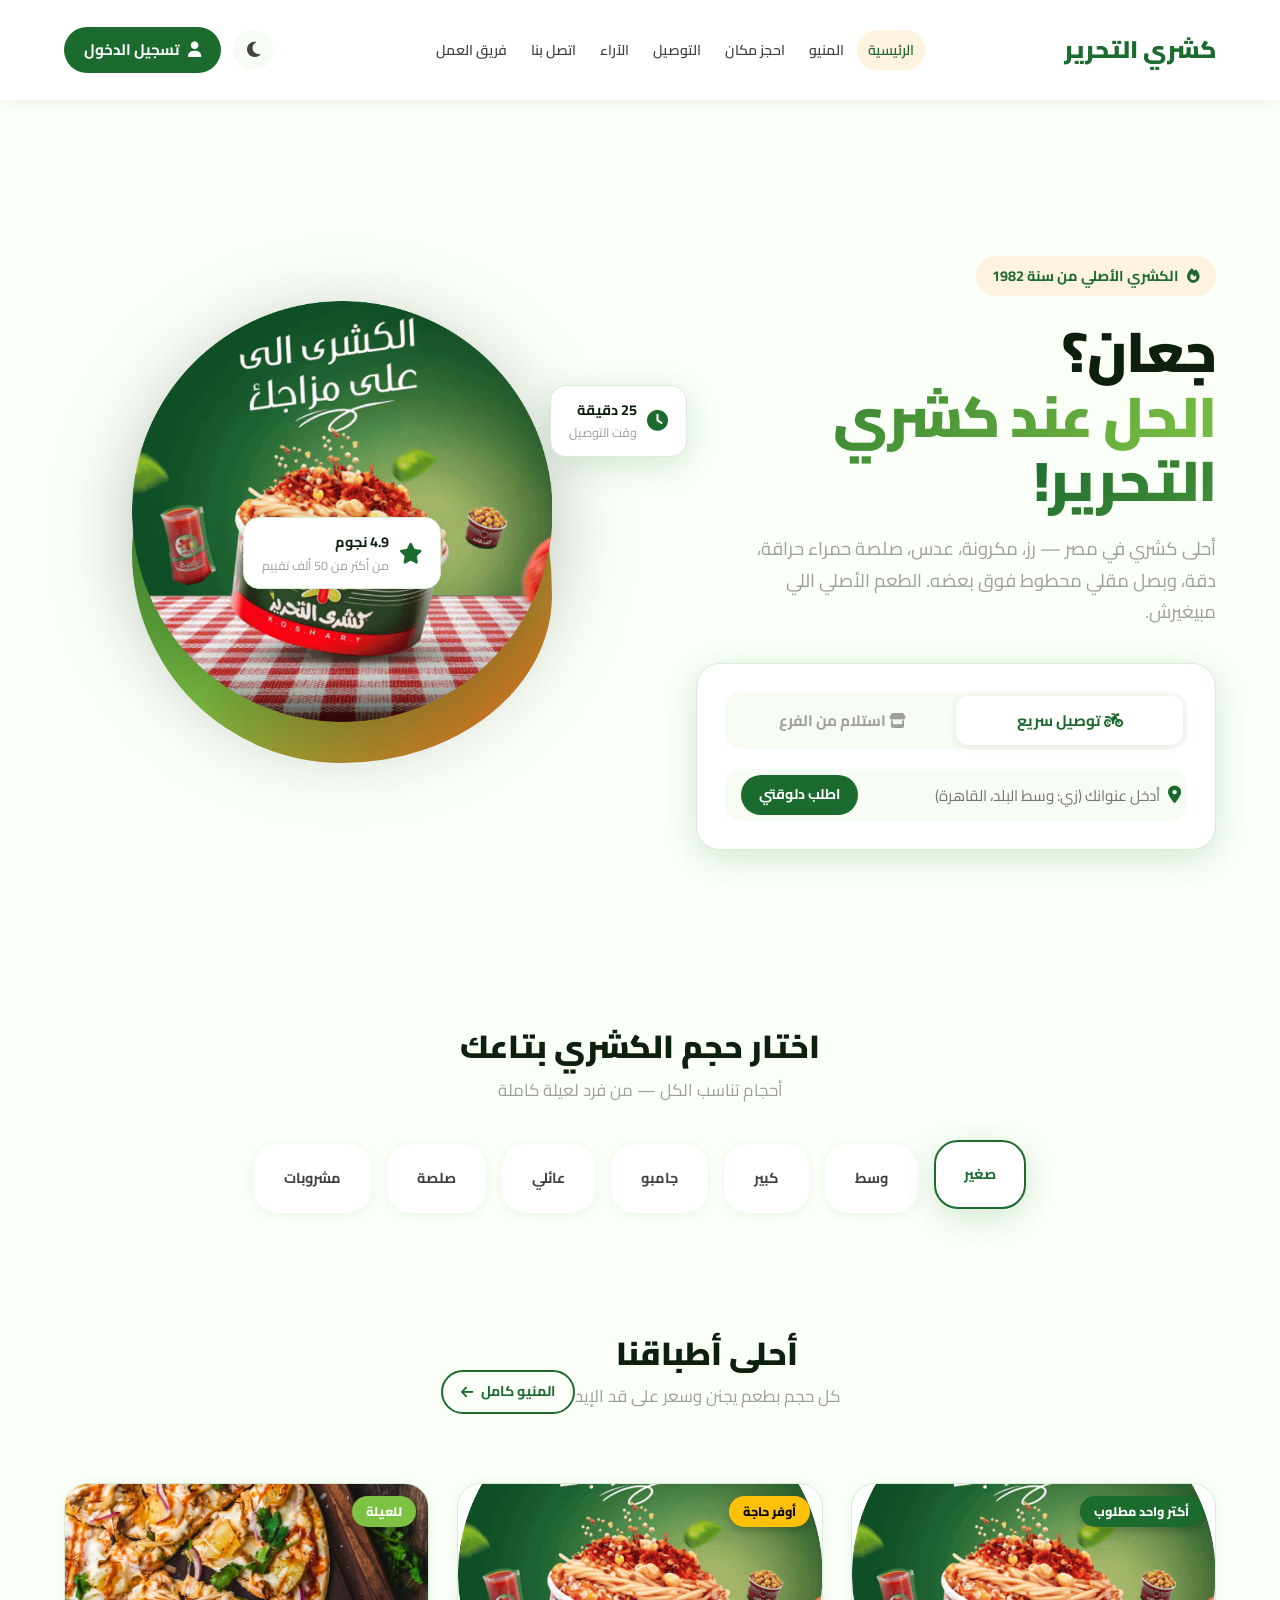
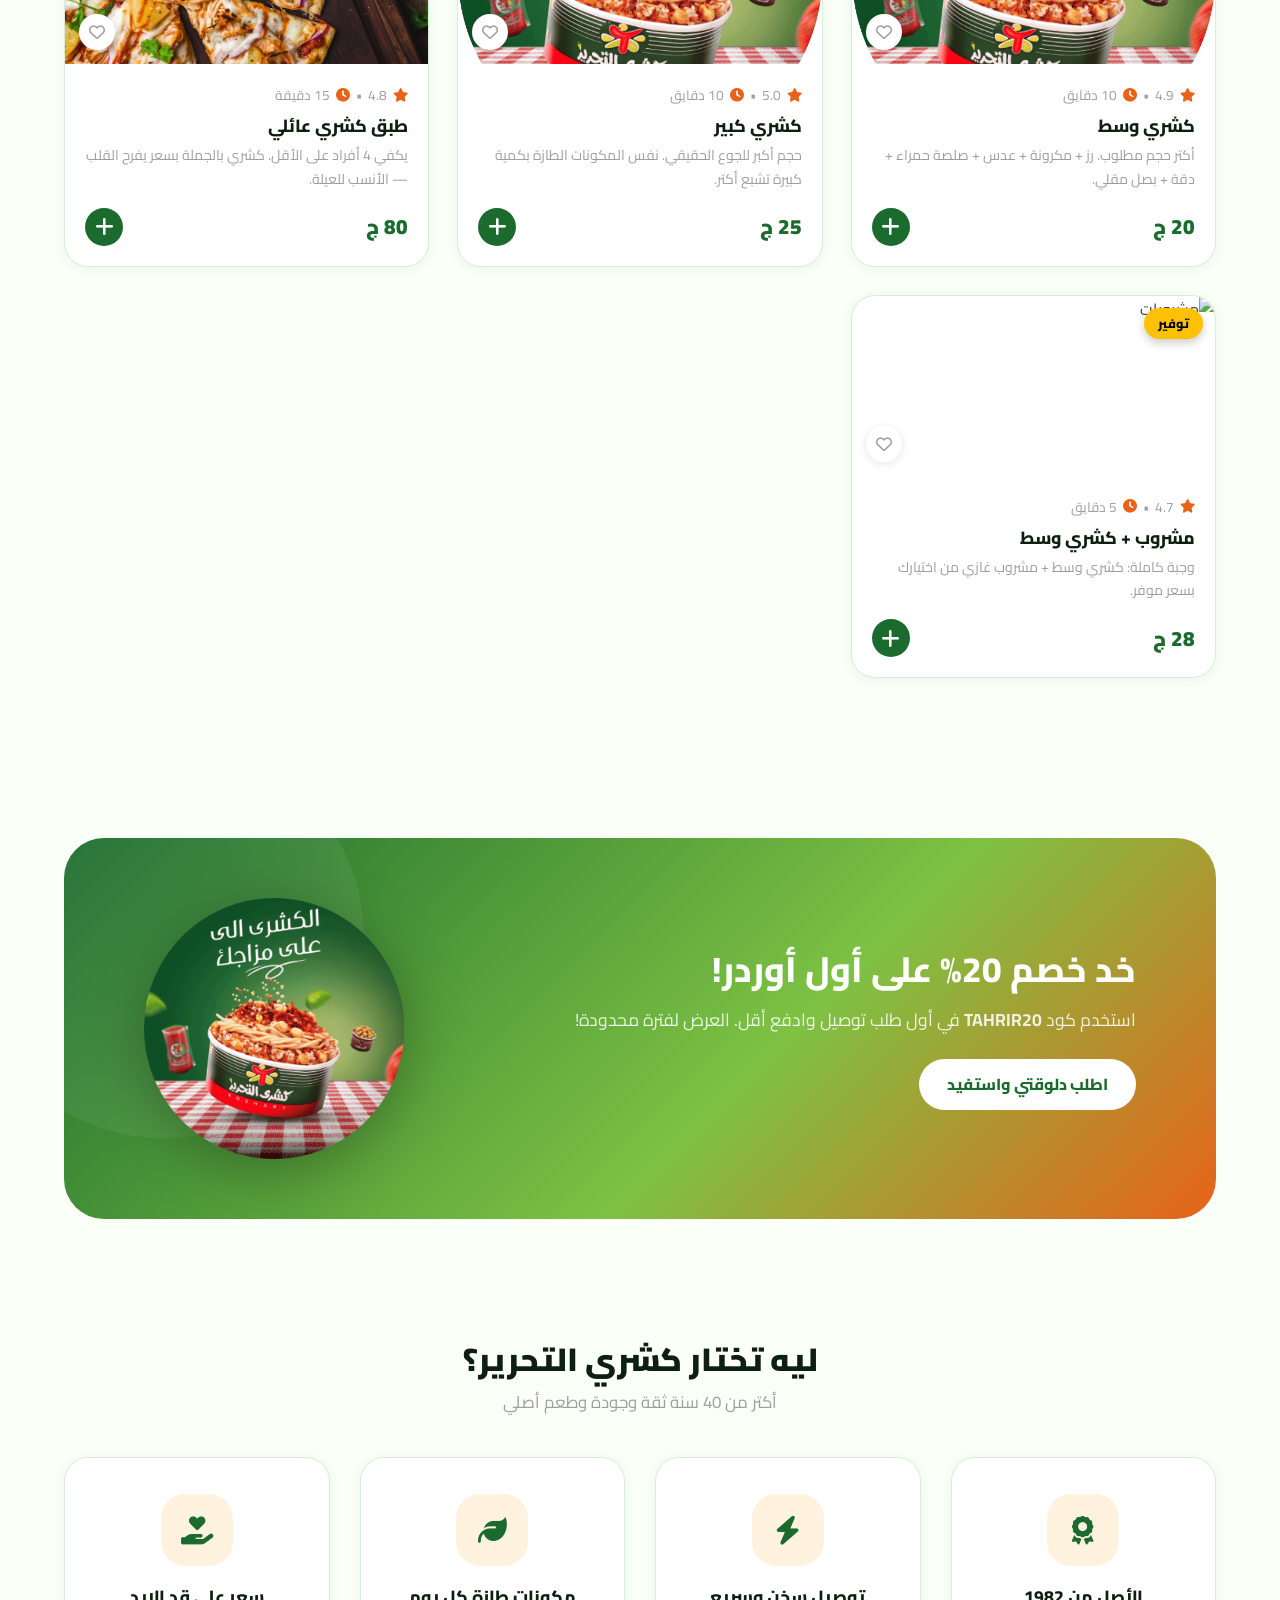
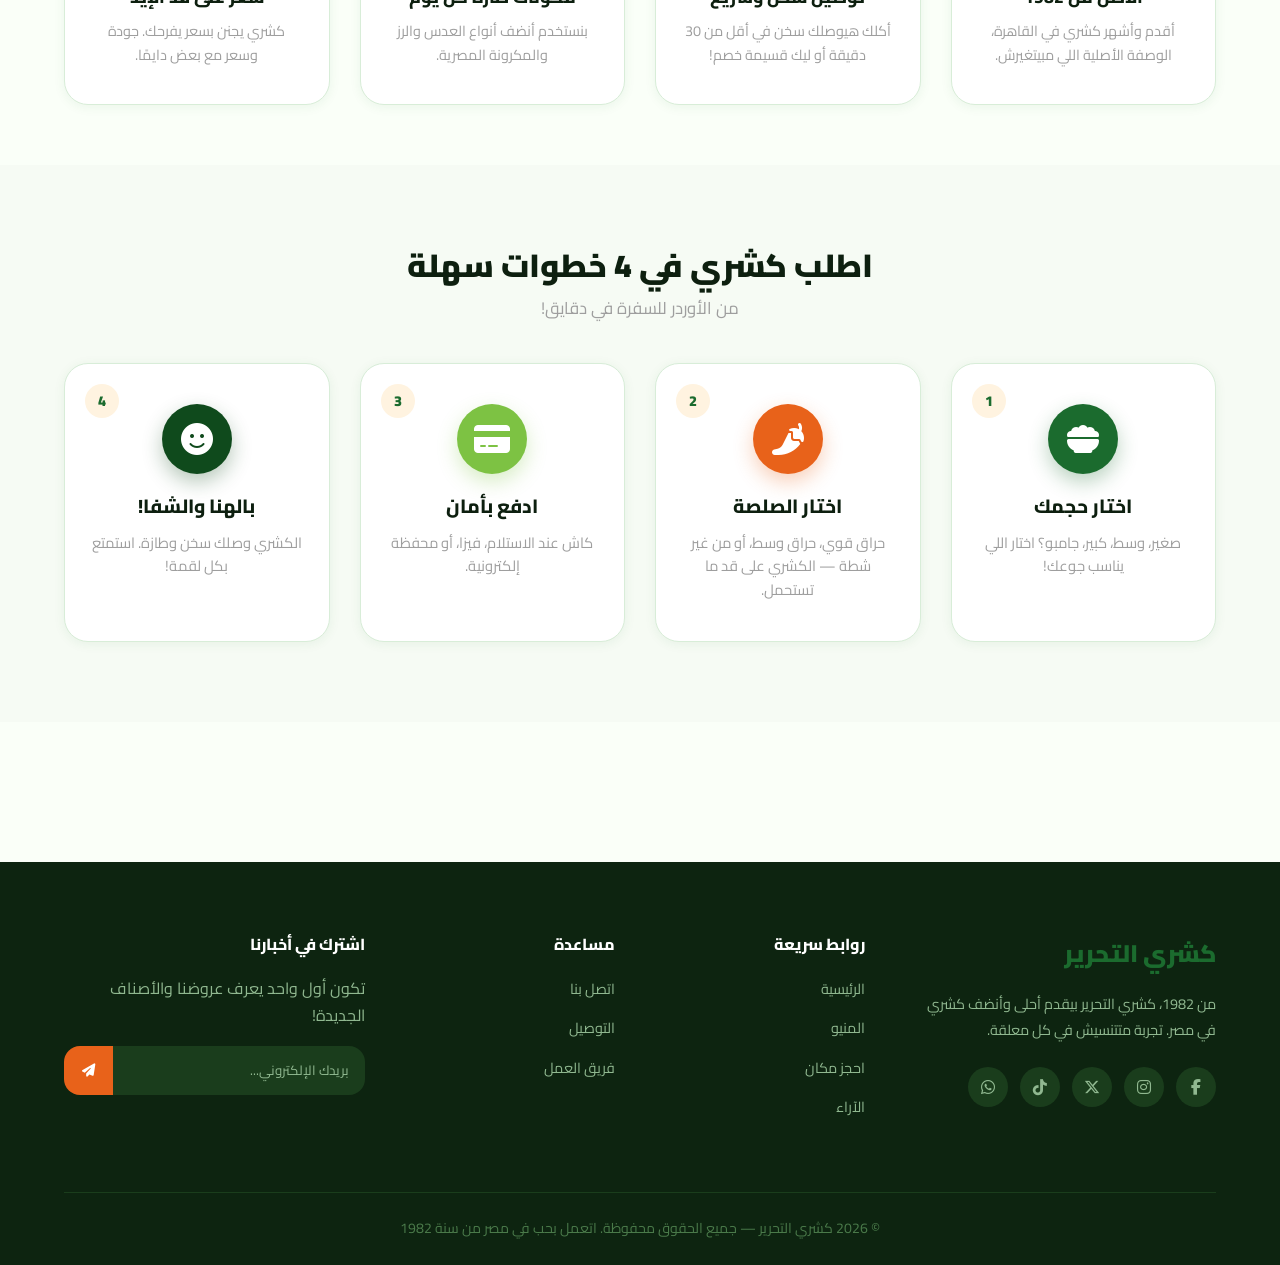
==== index.html @ e66d810e "Add files via upload" ====
<!DOCTYPE html>
<html lang="ar" dir="rtl">
<head>
  <meta charset="UTF-8"><meta name="viewport" content="width=device-width, initial-scale=1.0">
  <title>كشري التحرير | أحلى كشري في مصر</title>
  <link rel="stylesheet" href="https://cdnjs.cloudflare.com/ajax/libs/font-awesome/6.5.0/css/all.min.css"><link href="https://fonts.googleapis.com/css2?family=Cairo:wght@400;500;600;700;800;900&display=swap" rel="stylesheet"><link rel="stylesheet" href="css/style.css">

</head>
<body>
<header class="fw-header">
  <div class="container header-inner">
    <a href="index.html" class="logo">كشري التحرير</a>
    <nav class="desktop-nav"><ul>
      <li><a id="nav-index" href="index.html" class="active">الرئيسية</a></li><li><a id="nav-menu" href="menu.html">المنيو</a></li>
      <li><a id="nav-reservation" href="reservation.html">احجز مكان</a></li><li><a id="nav-delivery" href="delivery.html">التوصيل</a></li>
      <li><a id="nav-reviews" href="reviews.html">الآراء</a></li><li><a id="nav-contact" href="contact.html">اتصل بنا</a></li>
      <li><a id="nav-team" href="team.html">فريق العمل</a></li>
    </ul></nav>
    <div class="header-actions">
      <span id="userWelcome"></span>
      <button id="themeSwitchBtn" class="btn-theme" title="تبديل الثيم"><i class="fas fa-moon"></i></button>
      <a href="login.html" class="btn-login"><i class="fas fa-user"></i> تسجيل الدخول</a>
    </div>
  </div>
</header>
<main>

<div class="container">
  <section class="hero-section">
    <div class="hero-left">
      <div class="hero-badge"><i class="fas fa-fire"></i> الكشري الأصلي من سنة 1982</div>
      <h1 class="hero-title">جعان؟<br><span>الحل عند كشري التحرير!</span></h1>
      <p class="hero-desc">أحلى كشري في مصر — رز، مكرونة، عدس، صلصة حمراء حراقة، دقة، وبصل مقلي محطوط فوق بعضه. الطعم الأصلي اللي مبيغيرش.</p>
      <div class="search-card">
        <div class="search-tabs">
          <button class="search-tab active" onclick="switchTab(this)"><i class="fas fa-motorcycle"></i> توصيل سريع</button>
          <button class="search-tab" onclick="switchTab(this)"><i class="fas fa-store"></i> استلام من الفرع</button>
        </div>
        <div class="search-input-row">
          <i class="fas fa-map-marker-alt"></i>
          <input type="text" placeholder="أدخل عنوانك (زي: وسط البلد، القاهرة)">
          <a href="menu.html" class="btn btn-primary btn-sm">اطلب دلوقتي</a>
        </div>
      </div>
    </div>
    <div class="hero-right">
      <div class="hero-blob">
        <img src="img/koshary1.jpg" alt="طبق كشري يجنن">
      </div>
      <div class="hero-stat stat-1"><i class="fas fa-clock"></i><div><strong>25 دقيقة</strong><small>وقت التوصيل</small></div></div>
      <div class="hero-stat stat-2"><i class="fas fa-star"></i><div><strong>4.9 نجوم</strong><small>من أكتر من 50 ألف تقييم</small></div></div>
    </div>
  </section>
</div>

<section class="categories-section">
  <div class="container">
    <div>
      <h2 class="section-title">اختار حجم الكشري بتاعك</h2>
      <p class="section-subtitle">أحجام تناسب الكل — من فرد لعيلة كاملة</p>
    </div>
    <div class="category-pills">
      <div class="cat-pill active">صغير</div>
      <div class="cat-pill">وسط</div>
      <div class="cat-pill">كبير</div>
      <div class="cat-pill">جامبو</div>
      <div class="cat-pill">عائلي</div>
      <div class="cat-pill">صلصة</div>
      <div class="cat-pill">مشروبات</div>
    </div>
  </div>
</section>

<section class="food-section">
  <div class="container">
    <div class="section-header">
      <div><h2 class="section-title">أحلى أطباقنا</h2><p class="section-subtitle">كل حجم بطعم يجنن وسعر على قد الإيد</p></div>
      <a href="menu.html" class="btn btn-outline btn-sm">المنيو كامل <i class="fas fa-arrow-left"></i></a>
    </div>
    <div class="food-grid">

      <article class="food-card">
        <div class="food-card-img-wrap">
          <img src="img/koshary1.jpg" alt="كشري">
          <span class="food-card-badge">أكتر واحد مطلوب</span>
          <button class="food-card-fav"><i class="far fa-heart"></i></button>
        </div>
        <div class="food-card-body">
          <div class="food-card-meta"><i class="fas fa-star"></i>4.9<span>&bull;</span><i class="fas fa-clock"></i>10 دقايق</div>
          <h3 class="food-card-title">كشري وسط</h3>
          <p class="food-card-desc">أكتر حجم مطلوب. رز + مكرونة + عدس + صلصة حمراء + دقة + بصل مقلي.</p>
          <div class="food-card-footer"><span class="food-price">20 ج</span><button class="btn-add" onclick="alert('تم إضافة كشري وسط!')"><i class="fas fa-plus"></i></button></div>
        </div>
      </article>

      <article class="food-card">
        <div class="food-card-img-wrap">
          <img src="img/koshary1.jpg" alt="كشري كبير">
          <span class="food-card-badge badge-gold">أوفر حاجة</span>
          <button class="food-card-fav"><i class="far fa-heart"></i></button>
        </div>
        <div class="food-card-body">
          <div class="food-card-meta"><i class="fas fa-star"></i>5.0<span>&bull;</span><i class="fas fa-clock"></i>10 دقايق</div>
          <h3 class="food-card-title">كشري كبير</h3>
          <p class="food-card-desc">حجم أكبر للجوع الحقيقي. نفس المكونات الطازة بكمية كبيرة تشبع أكتر.</p>
          <div class="food-card-footer"><span class="food-price">25 ج</span><button class="btn-add" onclick="alert('تم إضافة كشري كبير!')"><i class="fas fa-plus"></i></button></div>
        </div>
      </article>

      <article class="food-card">
        <div class="food-card-img-wrap">
          <img src="img/koshary3.jpg" alt="طبق عائلي">
          <span class="food-card-badge badge-green">للعيلة</span>
          <button class="food-card-fav"><i class="far fa-heart"></i></button>
        </div>
        <div class="food-card-body">
          <div class="food-card-meta"><i class="fas fa-star"></i>4.8<span>&bull;</span><i class="fas fa-clock"></i>15 دقيقة</div>
          <h3 class="food-card-title">طبق كشري عائلي</h3>
          <p class="food-card-desc">يكفي 4 أفراد على الأقل. كشري بالجملة بسعر يفرح القلب — الأنسب للعيلة.</p>
          <div class="food-card-footer"><span class="food-price">80 ج</span><button class="btn-add" onclick="alert('تم إضافة الطبق العائلي!')"><i class="fas fa-plus"></i></button></div>
        </div>
      </article>

      <article class="food-card">
        <div class="food-card-img-wrap">
          <img src="https://images.unsplash.com/photo-1512621776951-a57141f2eefd?w=500&auto=format&fit=crop" alt="مشروبات">
          <span class="food-card-badge badge-gold">توفير</span>
          <button class="food-card-fav"><i class="far fa-heart"></i></button>
        </div>
        <div class="food-card-body">
          <div class="food-card-meta"><i class="fas fa-star"></i>4.7<span>&bull;</span><i class="fas fa-clock"></i>5 دقايق</div>
          <h3 class="food-card-title">مشروب + كشري وسط</h3>
          <p class="food-card-desc">وجبة كاملة: كشري وسط + مشروب غازي من اختيارك بسعر موفر.</p>
          <div class="food-card-footer"><span class="food-price">28 ج</span><button class="btn-add" onclick="alert('تم إضافة العرض!')"><i class="fas fa-plus"></i></button></div>
        </div>
      </article>

    </div>
  </div>
</section>

<div class="container">
  <div class="promo-banner">
    <div class="promo-content">
      <h2>خد خصم 20% على أول أوردر!</h2>
      <p>استخدم كود <strong>TAHRIR20</strong> في أول طلب توصيل وادفع أقل. العرض لفترة محدودة!</p>
      <a href="menu.html" class="btn btn-white">اطلب دلوقتي واستفيد</a>
    </div>
    <div class="promo-image"><img src="img/koshary1.jpg" alt="عرض كشري"></div>
  </div>
</div>

<section class="features-section">
  <div class="container">
    <div>
      <h2 class="section-title">ليه تختار كشري التحرير؟</h2>
      <p class="section-subtitle">أكتر من 40 سنة ثقة وجودة وطعم أصلي</p>
    </div>
    <div class="features-grid">
      <div class="feature-card"><div class="feature-icon"><i class="fas fa-award"></i></div><h3>الأصل من 1982</h3><p>أقدم وأشهر كشري في القاهرة، الوصفة الأصلية اللي مبيتغيرش.</p></div>
      <div class="feature-card"><div class="feature-icon"><i class="fas fa-bolt"></i></div><h3>توصيل سخن وسريع</h3><p>أكلك هيوصلك سخن في أقل من 30 دقيقة أو ليك قسيمة خصم!</p></div>
      <div class="feature-card"><div class="feature-icon"><i class="fas fa-leaf"></i></div><h3>مكونات طازة كل يوم</h3><p>بنستخدم أنضف أنواع العدس والرز والمكرونة المصرية.</p></div>
      <div class="feature-card"><div class="feature-icon"><i class="fas fa-hand-holding-heart"></i></div><h3>سعر على قد الإيد</h3><p>كشري يجنن بسعر يفرحك. جودة وسعر مع بعض دايمًا.</p></div>
    </div>
  </div>
</section>

<section class="steps-section">
  <div class="container">
    <div>
      <h2 class="section-title">اطلب كشري في 4 خطوات سهلة</h2>
      <p class="section-subtitle">من الأوردر للسفرة في دقايق!</p>
    </div>
    <div class="steps-grid">
      <div class="step-card">
        <div class="step-icon icon-primary"><i class="fas fa-bowl-food"></i></div>
        <div class="step-badge">1</div>
        <h3>اختار حجمك</h3>
        <p>صغير، وسط، كبير، جامبو؟ اختار اللي يناسب جوعك!</p>
      </div>
      <div class="step-card">
        <div class="step-icon icon-secondary"><i class="fas fa-pepper-hot"></i></div>
        <div class="step-badge">2</div>
        <h3>اختار الصلصة</h3>
        <p>حراق قوي، حراق وسط، أو من غير شطة — الكشري على قد ما تستحمل.</p>
      </div>
      <div class="step-card">
        <div class="step-icon icon-accent"><i class="fas fa-credit-card"></i></div>
        <div class="step-badge">3</div>
        <h3>ادفع بأمان</h3>
        <p>كاش عند الاستلام، فيزا، أو محفظة إلكترونية.</p>
      </div>
      <div class="step-card">
        <div class="step-icon icon-dark"><i class="fas fa-smile"></i></div>
        <div class="step-badge">4</div>
        <h3>بالهنا والشفا!</h3>
        <p>الكشري وصلك سخن وطازة. استمتع بكل لقمة!</p>
      </div>
    </div>
  </div>
</section>

</main>
<footer class="fw-footer">
  <div class="container">
    <div class="footer-grid">
      <div>
        <div class="footer-logo"><a href="index.html" class="logo">كشري التحرير</a></div>
        <p class="footer-desc">من 1982، كشري التحرير بيقدم أحلى وأنضف كشري في مصر. تجربة متتنسيش في كل معلقة.</p>
        <div class="footer-social">
          <a href="https://facebook.com"  target="_blank" title="Facebook"><i class="fab fa-facebook-f"></i></a>
          <a href="https://instagram.com" target="_blank" title="Instagram"><i class="fab fa-instagram"></i></a>
          <a href="https://twitter.com"   target="_blank" title="X"><i class="fab fa-x-twitter"></i></a>
          <a href="https://tiktok.com"    target="_blank" title="TikTok"><i class="fab fa-tiktok"></i></a>
          <a href="https://wa.me/"        target="_blank" title="WhatsApp"><i class="fab fa-whatsapp"></i></a>
        </div>
      </div>
      <div class="footer-col"><h4>روابط سريعة</h4><ul>
        <li><a href="index.html" class="active">الرئيسية</a></li>
        <li><a href="menu.html">المنيو</a></li>
        <li><a href="reservation.html">احجز مكان</a></li>
        <li><a href="reviews.html">الآراء</a></li>
      </ul></div>
      <div class="footer-col"><h4>مساعدة</h4><ul>
        <li><a href="contact.html">اتصل بنا</a></li>
        <li><a href="delivery.html">التوصيل</a></li>
        <li><a href="team.html">فريق العمل</a></li>
      </ul></div>
      <div class="footer-col"><h4>اشترك في أخبارنا</h4>
        <p>تكون أول واحد يعرف عروضنا والأصناف الجديدة!</p>
        <div class="newsletter-input-row">
          <input type="email" placeholder="بريدك الإلكتروني...">
          <button><i class="fas fa-paper-plane"></i></button>
        </div>
      </div>
    </div>
  </div>
  <div class="footer-bottom">
    <p>&copy; 2026 كشري التحرير — جميع الحقوق محفوظة. اتعمل بحب في مصر من سنة 1982</p>
  </div>
</footer>
<script src="js/main.js"></script><script>
function switchTab(btn){document.querySelectorAll('.search-tab').forEach(b=>b.classList.remove('active'));btn.classList.add('active');}
document.querySelectorAll('.cat-pill').forEach(p=>p.addEventListener('click',function(){document.querySelectorAll('.cat-pill').forEach(x=>x.classList.remove('active'));this.classList.add('active');}));
</script>
</body>
</html>
---- css/style.css ----
/* ==========================================
   كشري التحرير — Complete Stylesheet
   Colors: Official Koshary El Tahrir Brand
   Primary: Deep Green #1B6B2E (logo bg)
   Secondary: Orange #E8621A (logo figure)
   Accent: Light Green #7DC243 (logo leaves)
   ========================================== */

@import url('https://fonts.googleapis.com/css2?family=Cairo:wght@400;500;600;700;800;900&display=swap');

/* ---- Light Theme ---- */
:root {
  --primary:       #1B6B2E;
  --primary-dark:  #0F4A1C;
  --primary-light: #FFF3E0;
  --secondary:     #E8621A;
  --secondary-dark:#C04E10;
  --accent:        #7DC243;
  --accent-light:  #F1F8E9;
  --dark:          #0D1F0F;
  --grey-900:      #212121;
  --grey-700:      #424242;
  --grey-500:      #9E9E9E;
  --grey-200:      #EEEEEE;
  --grey-100:      #F6FBF4;
  --white:         #FFFFFF;
  --bg:            #FAFFF8;
  --card-bg:       #FFFFFF;
  --border:        #D8EDD8;
  --shadow-card:   0 2px 12px rgba(27,107,46,0.07);
  --shadow-hover:  0 8px 32px rgba(27,107,46,0.16);
  --shadow-nav:    0 2px 16px rgba(0,0,0,0.06);
  --r-sm:   8px;
  --r-md:   16px;
  --r-lg:   24px;
  --r-xl:   40px;
  --r-full: 999px;
  --transition: 0.25s cubic-bezier(.4,0,.2,1);
  --font: 'Cairo', sans-serif;
}

/* ---- Dark Theme ---- */
[data-theme="dark"] {
  --primary:       #7DC243;
  --primary-dark:  #558B2F;
  --primary-light: #1B3D1F;
  --secondary:     #FF9100;
  --secondary-dark:#E65100;
  --accent:        #C5E1A5;
  --accent-light:  #0F2010;
  --dark:          #FFFFFF;
  --grey-900:      #F5F5F5;
  --grey-700:      #D8F0DA;
  --grey-500:      #90B890;
  --grey-200:      #2A522C;
  --grey-100:      #122912;
  --white:         #0A1A0B;
  --bg:            #061107;
  --card-bg:       #0A1A0B;
  --border:        #1A3D1C;
  --shadow-card:   0 2px 12px rgba(0,0,0,0.55);
  --shadow-hover:  0 8px 32px rgba(0,0,0,0.75);
  --shadow-nav:    0 2px 16px rgba(0,0,0,0.65);
}

/* ---- Base ---- */
*, *::before, *::after { box-sizing: border-box; margin: 0; padding: 0; }
html { scroll-behavior: smooth; }
body {
  font-family: var(--font);
  background-color: var(--bg);
  color: var(--grey-700);
  line-height: 1.7;
  transition: background-color var(--transition), color var(--transition);
  padding-top: 100px;
}
h1,h2,h3,h4,h5 { font-family: var(--font); color: var(--dark); font-weight: 800; line-height: 1.3; }
a { text-decoration: none; color: inherit; }
img { max-width: 100%; display: block; }
ul { list-style: none; }
button { font-family: var(--font); cursor: pointer; }

/* ---- Container ---- */
.container { max-width: 1200px; margin: 0 auto; padding: 0 24px; }

/* ---- Section Titles ---- */
.section-title   { font-size: 2rem; font-weight: 900; color: var(--dark); margin-bottom: 8px; }
.section-subtitle{ color: var(--grey-500); font-size: 1.05rem; margin-bottom: 40px; }

/* ==================================================
   HEADER
================================================== */
.fw-header {
  position: fixed; top: 0; left: 0; right: 0;
  height: 100px;
  background: var(--card-bg);
  box-shadow: var(--shadow-nav);
  z-index: 1000;
  transition: background var(--transition);
}
.header-inner { display: flex; align-items: center; justify-content: space-between; height: 100%; gap: 20px; }

/* Logo */
.logo {
  font-size: 1.5rem; font-weight: 900; color: var(--primary);
  display: flex; align-items: center; gap: 8px; flex-shrink: 0;
  text-decoration: none;
}
.logo img {
  height: 85px !important;
  object-fit: contain !important;
}
.logo .logo-wave { color: var(--secondary); }

/* Nav */
.desktop-nav ul { display: flex; gap: 2px; align-items: center; flex-wrap: nowrap; }
.desktop-nav a {
  padding: 7px 11px; border-radius: var(--r-full);
  font-weight: 600; font-size: 0.88rem; color: var(--grey-700);
  white-space: nowrap; transition: all var(--transition);
}
.desktop-nav a:hover, .desktop-nav a.active { background: var(--primary-light); color: var(--primary); }

/* Header Actions */
.header-actions { display: flex; align-items: center; gap: 12px; flex-shrink: 0; }
#userWelcome { font-weight: 700; color: var(--primary); font-size: 0.9rem; }
.btn-theme {
  width: 40px; height: 40px; border-radius: 50%;
  background: var(--grey-100); border: none; color: var(--grey-700); font-size: 1.1rem;
  display: flex; align-items: center; justify-content: center; transition: all var(--transition);
}
.btn-theme:hover { background: var(--primary-light); color: var(--primary); }
.btn-login {
  display: flex; align-items: center; gap: 8px; padding: 10px 20px;
  border-radius: var(--r-full); background: var(--primary); color: white;
  font-weight: 700; font-size: 0.95rem; border: none; transition: all var(--transition);
}
.btn-login:hover { background: var(--primary-dark); transform: translateY(-1px); }

/* ==================================================
   BUTTONS
================================================== */
.btn {
  display: inline-flex; align-items: center; justify-content: center; gap: 8px;
  padding: 12px 28px; border-radius: var(--r-full);
  font-weight: 700; font-size: 1rem; font-family: var(--font);
  border: none; cursor: pointer; transition: all var(--transition); text-decoration: none;
}
.btn-primary { background: var(--primary); color: white; }
.btn-primary:hover { background: var(--primary-dark); transform: translateY(-2px); box-shadow: 0 6px 20px rgba(27,107,46,.35); }
.btn-secondary { background: var(--secondary); color: white; }
.btn-secondary:hover { background: var(--secondary-dark); transform: translateY(-2px); box-shadow: 0 6px 20px rgba(232,98,26,.35); }
.btn-outline { background: transparent; color: var(--primary); border: 2px solid var(--primary); }
.btn-outline:hover { background: var(--primary); color: white; }
.btn-white { background: white; color: var(--primary); font-weight: 800; }
.btn-white:hover { background: var(--primary-light); }
.btn-block { width: 100%; }
.btn-sm { padding: 8px 18px; font-size: 0.88rem; }

/* ==================================================
   HERO SECTION
================================================== */
.hero-section {
  display: flex; align-items: center; gap: 60px;
  padding: 60px 0 80px; min-height: calc(100vh - 74px);
}
.hero-left { flex: 1; }
.hero-badge {
  display: inline-flex; align-items: center; gap: 8px;
  background: var(--primary-light); color: var(--primary);
  padding: 8px 16px; border-radius: var(--r-full);
  font-weight: 700; font-size: 0.9rem; margin-bottom: 24px;
}
.hero-title { font-size: 3.8rem; font-weight: 900; color: var(--dark); line-height: 1.15; margin-bottom: 20px; }
.hero-title span { color: var(--primary); }
.hero-desc { font-size: 1.15rem; color: var(--grey-500); margin-bottom: 36px; max-width: 480px; }

/* Search Card */
.search-card {
  background: var(--card-bg); border-radius: var(--r-lg); padding: 28px;
  box-shadow: var(--shadow-hover); border: 1px solid var(--border); max-width: 520px;
}
.search-tabs {
  display: flex; background: var(--grey-100); border-radius: var(--r-md); padding: 4px; margin-bottom: 20px;
}
.search-tab {
  flex: 1; padding: 10px; border: none; background: transparent;
  font-weight: 700; font-size: 0.95rem; color: var(--grey-500); border-radius: 12px; transition: all var(--transition);
}
.search-tab.active { background: white; color: var(--primary); box-shadow: 0 2px 8px rgba(0,0,0,0.08); }
.search-input-row {
  display: flex; align-items: center; background: var(--grey-100);
  border-radius: var(--r-md); padding: 6px 6px 6px 16px; gap: 8px;
}
.search-input-row i { color: var(--primary); font-size: 1.1rem; flex-shrink: 0; }
.search-input-row input { flex: 1; border: none; background: transparent; outline: none; font-family: var(--font); font-size: 0.95rem; color: var(--dark); }

/* Hero Right — Animated Blob */
.hero-right { flex: 1; position: relative; display: flex; justify-content: center; align-items: center; }
.hero-blob {
  width: 420px; height: 420px;
  background: linear-gradient(135deg, var(--primary) 0%, var(--accent) 50%, var(--secondary) 100%);
  border-radius: 60% 40% 50% 50% / 50% 60% 40% 50%;
  position: relative; animation: blobAnim 6s ease-in-out infinite;
  display: flex; align-items: center; justify-content: center;
}
@keyframes blobAnim {
  0%,100% { border-radius: 60% 40% 50% 50% / 50% 60% 40% 50%; }
  50%      { border-radius: 40% 60% 60% 40% / 60% 30% 70% 40%; }
}
.hero-blob img {
  width: 120%; position: absolute; top: -10%; left: 50%;
  transform: translateX(-50%);
  filter: drop-shadow(0 20px 40px rgba(0,0,0,0.25));
  animation: floatAnim 3s ease-in-out infinite;
}
@keyframes floatAnim {
  0%,100% { transform: translateX(-50%) translateY(0); }
  50%     { transform: translateX(-50%) translateY(-16px); }
}
.hero-stat {
  position: absolute; background: var(--card-bg); border-radius: var(--r-md);
  padding: 12px 18px; box-shadow: var(--shadow-hover); border: 1px solid var(--border);
  font-weight: 700; font-size: 0.9rem; color: var(--dark);
  display: flex; align-items: center; gap: 10px;
  animation: floatAnim 3s ease-in-out infinite;
}
.hero-stat i { color: var(--primary); font-size: 1.3rem; }
.hero-stat.stat-1 { top: 10%; right: -12%; animation-delay: 0s; }
.hero-stat small { display: block; font-weight: 400; color: var(--grey-500); font-size: 0.78rem; }

/* ---- Home Hero Refinement ---- */
.hero-section {
  display: flex; align-items: center; gap: 40px;
  padding: 80px 0; min-height: calc(100vh - 74px);
}
.hero-title { font-size: 3.5rem; letter-spacing: -1px; }
.hero-title span { background: linear-gradient(135deg, var(--primary), var(--accent)); -webkit-background-clip: text; -webkit-text-fill-color: transparent; }

/* ---- Steps Section (Modern) ---- */
.steps-section { padding: 80px 0; background: var(--grey-100); }
.steps-grid { display: grid; grid-template-columns: repeat(auto-fit, minmax(240px, 1fr)); gap: 30px; }
.step-card {
  text-align: center; padding: 40px 24px; background: var(--card-bg); 
  border-radius: var(--r-lg); box-shadow: var(--shadow-card); 
  border: 1px solid var(--border); position: relative; transition: all var(--transition);
}
.step-card:hover { transform: translateY(-8px); box-shadow: var(--shadow-hover); border-color: var(--primary); }
.step-icon {
  width: 70px; height: 70px; border-radius: 50%; display: flex; align-items: center; 
  justify-content: center; font-size: 2rem; margin: 0 auto 20px; color: white;
}
.step-badge {
  position: absolute; top: 20px; left: 20px; width: 34px; height: 34px;
  background: var(--primary-light); color: var(--primary); border-radius: 50%;
  display: flex; align-items: center; justify-content: center; font-weight: 900; font-size: 0.9rem;
}
.step-card h3 { font-size: 1.2rem; margin-bottom: 12px; color: var(--dark); }
.step-card p { color: var(--grey-500); font-size: 0.92rem; line-height: 1.6; }

/* Icon Colors */
.icon-primary { background: var(--primary); box-shadow: 0 8px 20px rgba(27,107,46,0.3); }
.icon-secondary { background: var(--secondary); box-shadow: 0 8px 20px rgba(232,98,26,0.3); }
.icon-accent { background: var(--accent); box-shadow: 0 8px 20px rgba(125,194,67,0.3); }
.icon-dark { background: var(--primary-dark); box-shadow: 0 8px 20px rgba(15,74,28,0.3); }

/* ==================================================
   CATEGORIES
================================================== */
.categories-section { padding: 60px 0; }
.category-pills { display: flex; gap: 16px; flex-wrap: wrap; justify-content: center; margin-top: 40px; }
.cat-pill {
  display: flex; flex-direction: column; align-items: center; gap: 10px;
  padding: 20px 28px; background: var(--card-bg); border-radius: var(--r-lg);
  box-shadow: var(--shadow-card); cursor: pointer; border: 2px solid transparent;
  transition: all var(--transition); font-weight: 700; font-size: 0.9rem; color: var(--grey-700);
}
.cat-pill:hover, .cat-pill.active { border-color: var(--primary); color: var(--primary); transform: translateY(-4px); box-shadow: var(--shadow-hover); }
.cat-pill .cat-icon {
  width: 60px; height: 60px; background: var(--primary-light); border-radius: 50%;
  display: flex; align-items: center; justify-content: center; font-size: 1.8rem; transition: all var(--transition);
}
.cat-pill:hover .cat-icon, .cat-pill.active .cat-icon { background: var(--primary); }

/* ==================================================
   FOOD CARDS
================================================== */
.food-section { padding: 60px 0; }
.section-header { display: flex; justify-content: space-between; align-items: flex-end; margin-bottom: 40px; }
.food-grid { display: grid; grid-template-columns: repeat(auto-fill, minmax(280px, 1fr)); gap: 28px; }
.food-card {
  background: var(--card-bg); border-radius: var(--r-lg); overflow: hidden;
  box-shadow: var(--shadow-card); border: 1px solid var(--border); transition: all var(--transition);
}
.food-card:hover { transform: translateY(-8px); box-shadow: var(--shadow-hover); border-color: var(--primary); }
.food-card-img-wrap { position: relative; overflow: hidden; height: 180px; }
.food-card-img-wrap img { width: 100%; height: 100%; object-fit: cover; transition: transform 0.6s ease; }
.food-card:hover .food-card-img-wrap img { transform: scale(1.12); }
.food-card-badge {
  position: absolute; top: 12px; right: 12px;
  background: var(--primary); color: white;
  padding: 5px 14px; border-radius: var(--r-full); font-size: 0.78rem; font-weight: 800;
  box-shadow: 0 4px 10px rgba(0,0,0,0.2); z-index: 2;
}
.food-card-badge.badge-spicy { background: #d32f2f; color: white; }
.food-card-badge.badge-green { background: var(--accent); color: white; }
.food-card-badge.badge-gold  { background: #FFC107; color: #000; }
.food-card-fav {
  position: absolute; bottom: 14px; left: 14px;
  width: 36px; height: 36px; background: white; border-radius: 50%; border: none;
  display: flex; align-items: center; justify-content: center; color: var(--grey-500);
  font-size: 1rem; cursor: pointer; transition: all var(--transition);
  box-shadow: 0 2px 8px rgba(0,0,0,0.1);
}
.food-card-fav:hover { color: var(--primary); transform: scale(1.1); }
.food-card-body { padding: 20px; }
.food-card-meta { display: flex; align-items: center; gap: 6px; color: var(--grey-500); font-size: 0.85rem; margin-bottom: 8px; }
.food-card-meta i { color: var(--secondary); }
.food-card-title { font-size: 1.1rem; font-weight: 800; color: var(--dark); margin-bottom: 6px; }
.food-card-desc { font-size: 0.88rem; color: var(--grey-500); margin-bottom: 16px; }
.food-card-footer { display: flex; align-items: center; justify-content: space-between; }
.food-price { font-size: 1.3rem; font-weight: 900; color: var(--primary); }
.btn-add {
  width: 38px; height: 38px; border-radius: 50%; background: var(--primary); color: white;
  border: none; cursor: pointer; font-size: 1.3rem;
  display: flex; align-items: center; justify-content: center; transition: all var(--transition);
}
.btn-add:hover { background: var(--primary-dark); transform: scale(1.1) rotate(90deg); }

/* ==================================================
   PROMO BANNER
================================================== */
.promo-banner {
  background: linear-gradient(135deg, var(--primary) 0%, var(--accent) 60%, var(--secondary) 100%);
  border-radius: var(--r-xl); padding: 60px 80px; margin: 60px 0;
  display: flex; align-items: center; justify-content: space-between; gap: 40px; overflow: hidden; position: relative;
}
.promo-banner::before {
  content: ''; position: absolute; width: 400px; height: 400px;
  background: rgba(255,255,255,0.06); border-radius: 50%; top: -100px; left: -100px;
}
.promo-content h2 { color: white; font-size: 2.2rem; margin-bottom: 12px; }
.promo-content p  { color: rgba(255,255,255,0.85); font-size: 1.1rem; margin-bottom: 24px; }
.promo-image img  { width: 260px; filter: drop-shadow(0 10px 30px rgba(0,0,0,0.3)); }

/* ==================================================
   FEATURES
================================================== */
.features-section { padding: 60px 0; }
.features-grid { display: grid; grid-template-columns: repeat(auto-fit, minmax(220px, 1fr)); gap: 30px; margin-top: 40px; }
.feature-card {
  background: var(--card-bg); border-radius: var(--r-lg); padding: 36px 28px; text-align: center;
  box-shadow: var(--shadow-card); border: 1px solid var(--border); transition: all var(--transition);
}
.feature-card:hover { transform: translateY(-4px); box-shadow: var(--shadow-hover); }
.feature-icon {
  width: 72px; height: 72px; background: var(--primary-light); color: var(--primary);
  border-radius: var(--r-lg); display: flex; align-items: center; justify-content: center;
  font-size: 1.8rem; margin: 0 auto 20px; transition: all var(--transition);
}
.feature-card:hover .feature-icon { background: var(--primary); color: white; transform: scale(1.1); }
.feature-card h3 { font-size: 1.1rem; margin-bottom: 10px; }
.feature-card p  { font-size: 0.9rem; color: var(--grey-500); }

/* ==================================================
   FORMS
================================================== */
.page-hero p  { color: var(--grey-500); font-size: 1.1rem; margin-top: 12px; }

/* ---- Menu Specific ---- */
.menu-nav-sticky {
  position: sticky; top: 74px; z-index: 900;
  background: var(--card-bg); border-bottom: 1px solid var(--border);
  padding: 10px 0; transition: all var(--transition);
}
.menu-nav-inner {
  display: flex; align-items: center; justify-content: space-between; gap: 20px;
}
.category-shortcuts { display: flex; gap: 10px; overflow-x: auto; padding-bottom: 4px; }
.category-shortcuts::-webkit-scrollbar { height: 0; }
.shortcut-btn {
  padding: 8px 18px; border-radius: var(--r-full); border: 1.5px solid var(--border);
  background: transparent; color: var(--grey-700); font-weight: 700; font-size: 0.88rem;
  white-space: nowrap; transition: all var(--transition);
}
.shortcut-btn:hover, .shortcut-btn.active {
  background: var(--primary); color: white; border-color: var(--primary);
}
.menu-search-wrap { position: relative; width: 300px; }
.menu-search-wrap i { position: absolute; right: 14px; top: 50%; transform: translateY(-50%); color: var(--primary); }
.menu-search-wrap input {
  width: 100%; padding: 10px 40px 10px 15px; border-radius: var(--r-full);
  border: 1.5px solid var(--border); background: var(--grey-100);
  font-family: var(--font); font-size: 0.9rem; outline: none; transition: all var(--transition);
}
.menu-search-wrap input:focus { border-color: var(--primary); background: white; box-shadow: 0 0 0 4px rgba(27,107,46,0.08); }

@media (max-width: 768px) {
  .menu-nav-sticky { top: 60px; }
  .menu-nav-inner { flex-direction: column; align-items: stretch; gap: 10px; }
  .menu-search-wrap { width: 100%; }
}

.form-section { padding: 60px 0; }
.form-card {
  background: var(--card-bg); border-radius: var(--r-lg); padding: 48px;
  box-shadow: var(--shadow-hover); border: 1px solid var(--border); max-width: 580px; margin: 0 auto;
  transition: transform 0.3s ease, box-shadow 0.3s ease;
}
.form-card:focus-within {
  transform: translateY(-4px);
  box-shadow: 0 12px 40px rgba(27,107,46,0.12);
}

/* Utilities & Layout Fixes */
main { padding-bottom: 60px; }
main > .container { padding-top: 40px; }
.section-title, .section-subtitle { text-align: center; }
.section-header { display: flex; justify-content: center; align-items: center; margin-bottom: 32px; text-align: center; }
#zoneInfo { display: none; }

/* ---- Form Cards & Support Hero Layout ---- */
.form-card {
  background: var(--card-bg); border-radius: var(--r-xl);
  padding: 40px; box-shadow: var(--shadow-card);
  max-width: 800px; margin: 0 auto;
  transition: transform 0.3s ease, box-shadow 0.3s ease;
}
.support-hero {
  background: linear-gradient(135deg, var(--primary-light) 0%, #EAF5ED 100%);
  border: 1px solid var(--border);
  padding: 50px 20px;
  border-radius: var(--r-xl);
  text-align: center;
  margin: 0 auto 40px auto;
  max-width: 800px;
}
.support-hero h1 { color: var(--primary-dark); font-size: 2.2rem; margin-bottom: 12px; }
.support-hero p { font-size: 1.1rem; color: var(--primary); max-width: 600px; margin: 0 auto; }

/* ---- Page Hero (Menu & Delivery) ---- */
.page-hero {
  background: linear-gradient(135deg, var(--primary) 0%, var(--accent) 60%, var(--secondary) 100%);
  padding: 60px 24px;
  text-align: center;
  color: white;
  margin-bottom: 40px;
}
.page-hero h1, .page-hero p, .page-hero i { color: white !important; }

/* ---- Menu Sections ---- */
.food-section { padding-top: 60px; }

[data-theme="dark"] .support-hero { background: var(--grey-100); }
[data-theme="dark"] .support-hero h1 { color: var(--primary); }
[data-theme="dark"] .support-hero p { color: var(--grey-500); }

.trust-badges {
  display: flex; justify-content: center; gap: 24px; margin-top: 30px;
  padding-top: 24px; border-top: 1px dashed var(--border);
}
.trust-item { display: flex; align-items: center; gap: 8px; color: var(--grey-500); font-size: 0.85rem; font-weight: 600; }
.trust-item i { color: var(--primary); font-size: 1rem; }
.form-group { margin-bottom: 24px; }
.form-group label { display: block; font-weight: 700; font-size: 0.9rem; color: var(--grey-700); margin-bottom: 8px; }
.form-control {
  width: 100%; padding: 14px 18px; border: 1.5px solid var(--border);
  border-radius: var(--r-md); background: var(--bg); color: var(--dark);
  font-family: var(--font); font-size: 1rem; transition: border-color var(--transition), box-shadow var(--transition);
}
.form-control:focus { outline: none; border-color: var(--primary); box-shadow: 0 0 0 4px rgba(27,107,46,.15); }
.form-control::placeholder { color: var(--grey-500); }
.error-msg { display: none; color: var(--secondary); font-size: 0.85rem; font-weight: 600; margin-top: 6px; }
.input-icon-wrap { position: relative; }
.input-icon-wrap .icon { position: absolute; right: 16px; top: 50%; transform: translateY(-50%); color: var(--grey-500); font-size: 1rem; }
.input-icon-wrap .form-control { padding-right: 44px; }

/* ==================================================
   TABLES
================================================== */
.table-wrap {
  background: var(--card-bg); border-radius: var(--r-lg); overflow: hidden;
  box-shadow: var(--shadow-card); border: 1px solid var(--border); margin-top: 40px;
}
table { width: 100%; border-collapse: collapse; }
thead th { background: var(--primary); color: white; padding: 18px 20px; text-align: right; font-weight: 700; font-size: 0.95rem; }
tbody td { padding: 16px 20px; border-bottom: 1px solid var(--border); font-size: 0.95rem; text-align: right; vertical-align: middle; color: var(--grey-700); }
tbody tr:last-child td { border-bottom: none; }
tbody tr { transition: background var(--transition); }
tbody tr:hover { background: var(--primary-light); }
.price-cell { font-weight: 800; font-size: 1.1rem; color: var(--primary); }
.badge-pill { display: inline-block; padding: 4px 12px; border-radius: var(--r-full); font-size: 0.78rem; font-weight: 700; }
.badge-orange { background: var(--primary-light); color: var(--primary); }
.badge-green  { background: #E8F5E9; color: var(--green); }
.badge-yellow { background: #FFF8E1; color: #E65100; }

/* ==================================================
   REVIEWS
================================================== */
.reviews-section { padding: 60px 0; }
.reviews-grid { display: grid; grid-template-columns: 2fr 1fr; gap: 30px; margin-top: 40px; }
.review-card {
  background: var(--card-bg); border-radius: var(--r-lg); padding: 28px;
  box-shadow: var(--shadow-card); border: 1px solid var(--border); margin-bottom: 24px; transition: all var(--transition);
}
.review-card:hover { box-shadow: var(--shadow-hover); transform: translateY(-2px); }
.reviewer-info { display: flex; align-items: center; gap: 16px; margin-bottom: 16px; }
.reviewer-avatar {
  width: 50px; height: 50px; border-radius: 50%;
  background: linear-gradient(135deg, var(--primary), var(--secondary));
  display: flex; align-items: center; justify-content: center; color: white; font-size: 1.3rem; font-weight: 800;
}
.reviewer-name { font-weight: 800; font-size: 1rem; }
.reviewer-date { font-size: 0.82rem; color: var(--grey-500); }
.star-rating { color: var(--secondary); font-size: 0.9rem; margin-top: 4px; }
.review-text { color: var(--grey-700); font-size: 0.95rem; line-height: 1.7; }
.sidebar-card {
  background: linear-gradient(135deg, var(--primary) 0%, #0F4A1C 100%);
  border-radius: var(--r-lg); padding: 36px 28px; color: white; position: sticky; top: 94px;
}
.sidebar-card h3 { color: white; font-size: 1.4rem; margin-bottom: 14px; }
.sidebar-card p  { color: rgba(255,255,255,0.85); font-size: 0.95rem; margin-bottom: 24px; }
.sidebar-stat {
  background: rgba(255,255,255,0.15); border-radius: var(--r-md); padding: 14px 18px;
  margin-bottom: 12px; display: flex; align-items: center; gap: 12px; font-weight: 700;
}
.sidebar-stat i { font-size: 1.2rem; }

/* ==================================================
   CONTACT / DELIVERY
================================================== */
.contact-grid { display: grid; grid-template-columns: 1fr 1fr; gap: 40px; align-items: start; margin-top: 40px; }
.map-card { border-radius: var(--r-lg); overflow: hidden; box-shadow: var(--shadow-card); height: 420px; }
.map-card iframe { width: 100%; height: 100%; }
.delivery-zones { display: grid; grid-template-columns: repeat(auto-fit, minmax(200px, 1fr)); gap: 20px; margin: 40px 0; }
.zone-card {
  background: var(--card-bg); border-radius: var(--r-lg); padding: 28px 20px; text-align: center;
  box-shadow: var(--shadow-card); border: 2px solid var(--border); cursor: pointer; transition: all var(--transition);
}
.zone-card:hover { border-color: var(--primary); transform: translateY(-4px); }
.zone-card i { font-size: 2rem; color: var(--primary); margin-bottom: 12px; display: block; }
.zone-card h4 { font-size: 1rem; margin-bottom: 6px; }
.zone-card p  { font-size: 0.85rem; color: var(--grey-500); }

/* ==================================================
   FOOTER
================================================== */
.fw-footer { background: #0D2410; color: #90b890; padding: 72px 0 0; margin-top: 80px; }
.footer-grid { display: grid; grid-template-columns: 1.5fr 1fr 1fr 1.5fr; gap: 50px; padding-bottom: 60px; border-bottom: 1px solid #1A3D1C; }
.footer-logo { color: white; margin-bottom: 16px; font-size: 1.7rem; font-weight: 900; }
.footer-logo img { height: 95px !important; object-fit: contain !important; }
.footer-logo .logo-wave { color: var(--secondary); }
.footer-desc { font-size: 0.9rem; line-height: 1.8; margin-bottom: 24px; }
.footer-social { display: flex; gap: 12px; }
.footer-social a {
  width: 40px; height: 40px; background: #1A3D1C; border-radius: 50%;
  display: flex; align-items: center; justify-content: center; color: #90b890; font-size: 1rem; transition: all var(--transition);
}
.footer-social a:hover { background: var(--secondary); color: white; transform: translateY(-2px); }
.footer-col h4 { color: white; font-size: 1rem; margin-bottom: 20px; font-weight: 800; }
.footer-col ul li { margin-bottom: 12px; }
.footer-col ul a { color: #90b890; font-size: 0.9rem; transition: color var(--transition); }
.footer-col ul a:hover { color: var(--secondary); }
.newsletter-input-row { display: flex; border-radius: var(--r-md); overflow: hidden; margin-top: 16px; }
.newsletter-input-row input { flex: 1; padding: 12px 16px; border: none; background: #1A3D1C; color: white; font-family: var(--font); outline: none; }
.newsletter-input-row input::placeholder { color: #90b890; }
.newsletter-input-row button { padding: 12px 18px; background: var(--secondary); color: white; border: none; cursor: pointer; transition: background var(--transition); }
.newsletter-input-row button:hover { background: var(--secondary-dark); }
.footer-bottom { text-align: center; padding: 24px 0; font-size: 0.88rem; color: #4A7A4A; }

/* ==================================================
   RESPONSIVE
================================================== */
@media (max-width: 1024px) {
  .footer-grid { grid-template-columns: 1fr 1fr; }
  .hero-blob { width: 320px; height: 320px; }
}
@media (max-width: 768px) {
  body { padding-top: 60px; }
  .fw-header { height: 60px; }
  .hero-section { flex-direction: column; padding: 40px 0; min-height: auto; }
  .hero-title { font-size: 2.4rem; }
  .hero-right { width: 100%; order: -1; }
  .hero-blob { width: 260px; height: 260px; }
  .hero-stat { display: none; }
  .desktop-nav { display: none; }
  .reviews-grid { grid-template-columns: 1fr; }
  .contact-grid { grid-template-columns: 1fr; }
  .footer-grid { grid-template-columns: 1fr; gap: 30px; }
  .promo-banner { flex-direction: column; padding: 40px 30px; text-align: center; }
  .promo-image { display: none; }
}
@media (max-width: 480px) {
  .hero-title { font-size: 2rem; }
  .section-title { font-size: 1.5rem; }
  .form-card { padding: 28px 20px; }
}

/* 
==================================================
الوضع الداكن (بسيط جداً للمبتدئين)
==================================================
*/
body.dark { background-color: #111; color: #fff; }
.dark .fw-header { background-color: #222; border-bottom: 1px solid #333; }
.dark .card, .dark .food-card, .dark .branch-card-detailed, .dark .form-card, .dark .search-card {
  background-color: #222; border-color: #333; color: #fff;
}
.dark h1, .dark h2, .dark h3, .dark h4 { color: #fff !important; }
.dark p, .dark .food-card-desc, .dark .branch-info p { color: #ccc !important; }
.dark .fw-footer { background-color: #000; color: #fff; }
.dark input, .dark textarea { color: #fff !important; }
.dark .hero-section, .dark .delivery-hero { background: #222; }


/* ---- Team Page Specific Styles ---- */
.team-grid { display: grid; grid-template-columns: repeat(auto-fill, minmax(260px, 1fr)); gap: 30px; margin-top: 50px; }
.team-card { background: var(--card-bg); border-radius: var(--r-lg); overflow: hidden; box-shadow: var(--shadow-card); border: 1px solid var(--border); transition: all var(--transition); text-align: center; }
.team-card:hover { transform: translateY(-8px); box-shadow: var(--shadow-hover); }
.team-card-header { padding: 36px 20px 24px; position: relative; }
.team-card:nth-child(1) .team-card-header { background: linear-gradient(135deg, #1B6B2E, #2E8B44); }
.team-card:nth-child(2) .team-card-header { background: linear-gradient(135deg, #E8621A, #F5A623); }
.team-card:nth-child(3) .team-card-header { background: linear-gradient(135deg, #7DC243, #4CAF50); }
.team-card:nth-child(4) .team-card-header { background: linear-gradient(135deg, #1B6B2E, #7DC243); }
.team-card:nth-child(5) .team-card-header { background: linear-gradient(135deg, #E8621A, #C04E10); }
.team-card:nth-child(6) .team-card-header { background: linear-gradient(135deg, #2E8B44, #1B6B2E); }
.team-card:nth-child(7) .team-card-header { background: linear-gradient(135deg, #F5A623, #E8621A); }
.team-card:nth-child(8) .team-card-header { background: linear-gradient(135deg, #7DC243, #1B6B2E); }
.team-avatar { width: 90px; height: 90px; border-radius: 50%; background: rgba(255,255,255,0.25); border: 4px solid rgba(255,255,255,0.6); display: flex; align-items: center; justify-content: center; font-size: 2.4rem; font-weight: 900; color: white; margin: 0 auto; backdrop-filter: blur(4px); }
.team-card-body { padding: 20px 24px 28px; }
.team-name { font-size: 1.2rem; font-weight: 800; color: var(--dark); margin-bottom: 4px; }
.team-role { font-size: 0.88rem; font-weight: 600; color: var(--primary); background: var(--primary-light); display: inline-block; padding: 4px 14px; border-radius: var(--r-full); margin-bottom: 14px; }
.team-bio { font-size: 0.9rem; color: var(--grey-500); line-height: 1.7; margin-bottom: 20px; }
.team-socials { display: flex; justify-content: center; gap: 10px; }
.team-socials a { width: 38px; height: 38px; border-radius: 50%; background: var(--grey-100); color: var(--grey-700); display: flex; align-items: center; justify-content: center; font-size: 0.95rem; transition: all var(--transition); text-decoration: none; }
.team-socials a:hover { transform: translateY(-3px); }
.team-socials a.github:hover  { background: #24292e; color: white; }
.team-socials a.linkedin:hover { background: #0A66C2; color: white; }
.team-socials a.twitter:hover { background: #000; color: white; }
.team-socials a.instagram:hover { background: linear-gradient(45deg,#f09433,#e6683c,#dc2743,#cc2366,#bc1888); color: white; }
.team-stats-banner { display: flex; justify-content: center; gap: 60px; padding: 50px 0; background: linear-gradient(135deg, var(--primary) 0%, var(--accent) 60%, var(--secondary) 100%); border-radius: var(--r-xl); margin: 60px 0; text-align: center; color: white; }
.team-stat-item strong { display: block; font-size: 2.5rem; font-weight: 900; }
.team-stat-item span { font-size: 0.95rem; opacity: 0.85; }

/* ---- Delivery Page Specific Styles ---- */
.delivery-grid-wrapper { display: grid; grid-template-columns: repeat(auto-fill, minmax(300px, 1fr)); gap: 24px; padding-bottom: 40px; }
.branch-card-detailed { background: var(--card-bg); border-radius: var(--r-md); padding: 24px; box-shadow: var(--shadow-card); border: 1px solid var(--border); transition: all var(--transition); }
.branch-card-detailed:hover { transform: translateY(-5px); box-shadow: var(--shadow-hover); }
.branch-header { display: flex; justify-content: space-between; align-items: flex-start; margin-bottom: 16px; border-bottom: 1px solid var(--grey-200); padding-bottom: 12px; }
.branch-header h3 { font-size: 1.25rem; color: var(--primary-dark); margin: 0; }
.branch-badge { background: var(--accent-light); color: var(--primary); font-size: 0.8rem; font-weight: 700; padding: 4px 10px; border-radius: var(--r-full); }
.branch-info p { color: var(--grey-700); margin-bottom: 8px; font-size: 0.95rem; }
.branch-info i { color: var(--secondary); width: 20px; }
.branch-phone-box { background: var(--grey-100); padding: 16px; border-radius: var(--r-sm); text-align: center; margin: 16px 0; }
.branch-phone-box small { display: block; color: var(--grey-500); margin-bottom: 4px; }
.branch-phone-number { font-size: 1.5rem; font-weight: 900; color: var(--primary); text-decoration: none; display: inline-block; direction: ltr; }
.branch-actions { display: flex; gap: 12px; }
.branch-actions .btn-call, .branch-actions .btn { flex: 1; text-align: center; padding: 10px; border-radius: var(--r-sm); text-decoration: none; font-weight: 700; }
.branch-actions .btn-call { background: var(--primary); color: white; }
.branch-actions .btn-call:hover { background: var(--primary-dark); }
.branch-actions .btn-outline { border: 2px solid var(--primary); color: var(--primary); }
.branch-actions .btn-outline:hover { background: var(--primary); color: white; }

.cta-section { text-align: center; padding: 40px 20px 20px 20px; margin-top: 20px; }
.cta-btn { padding: 16px 40px; font-size: 1.1rem; }
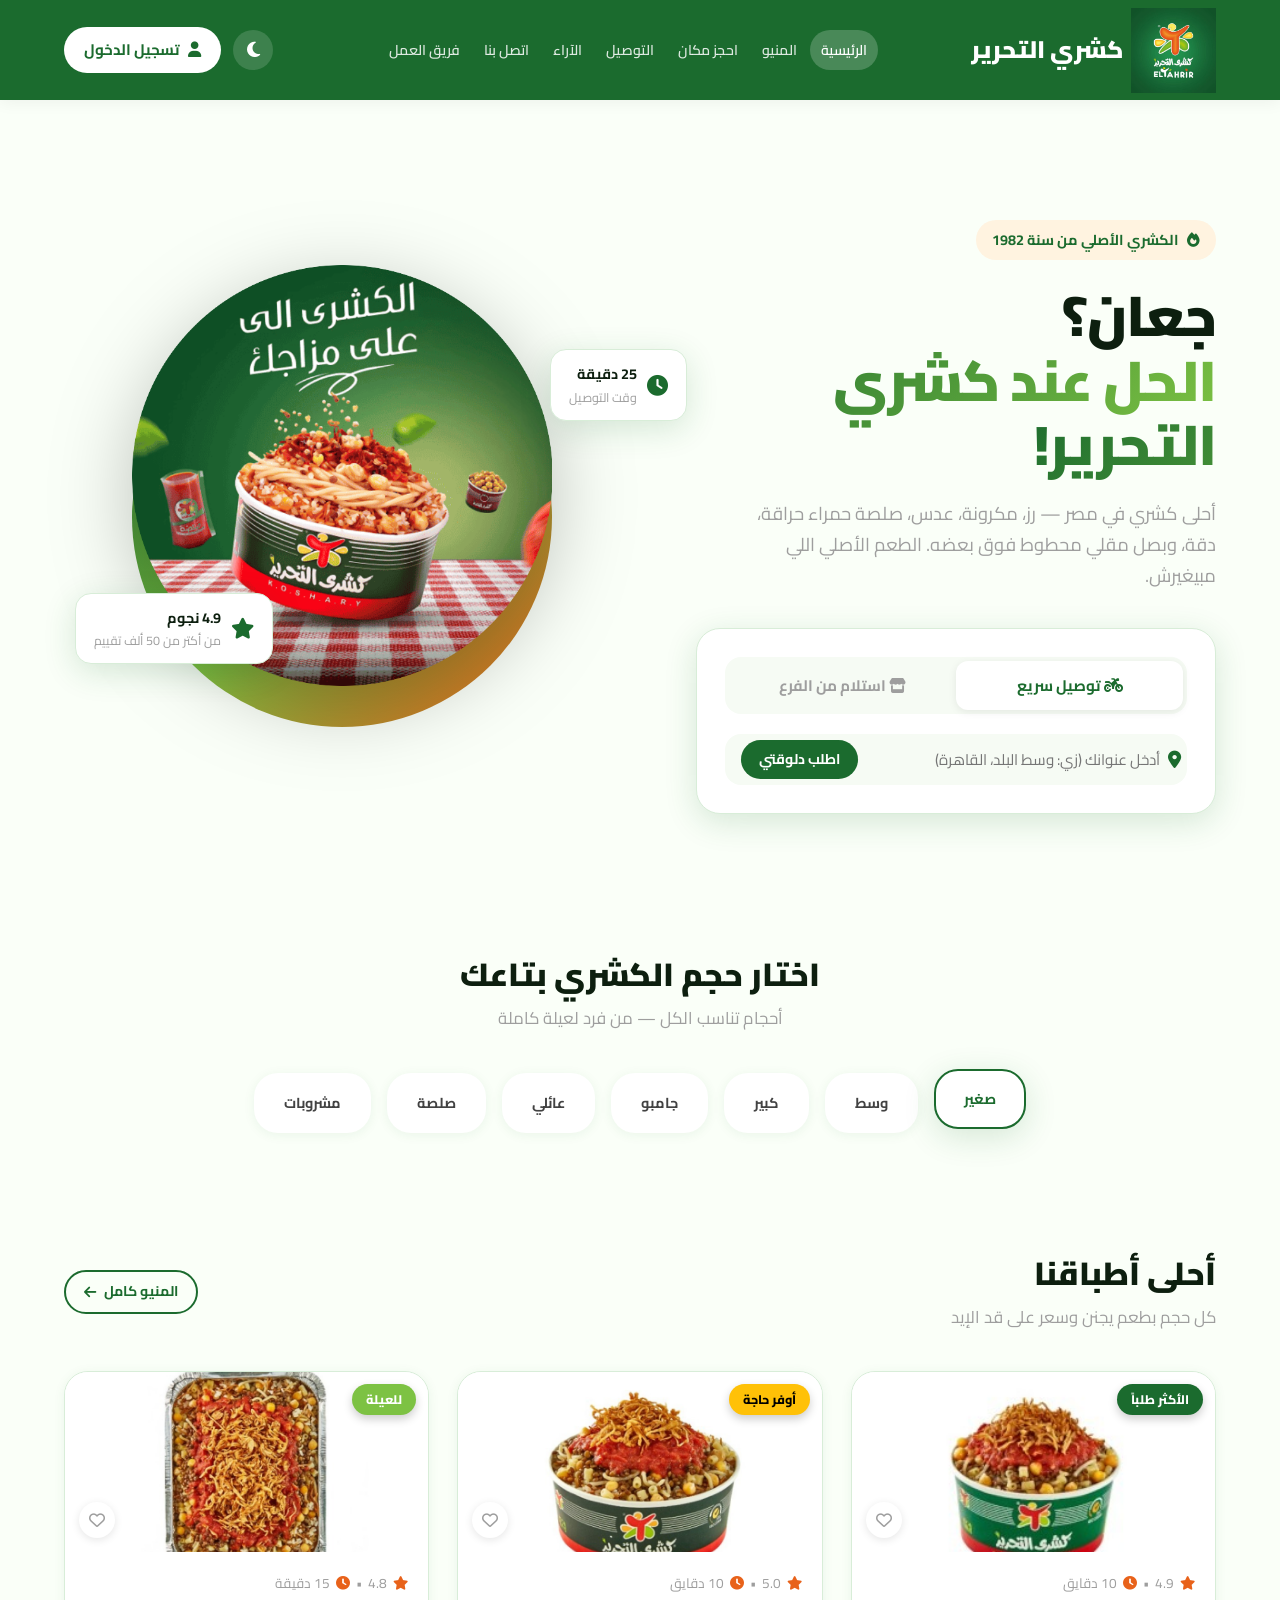
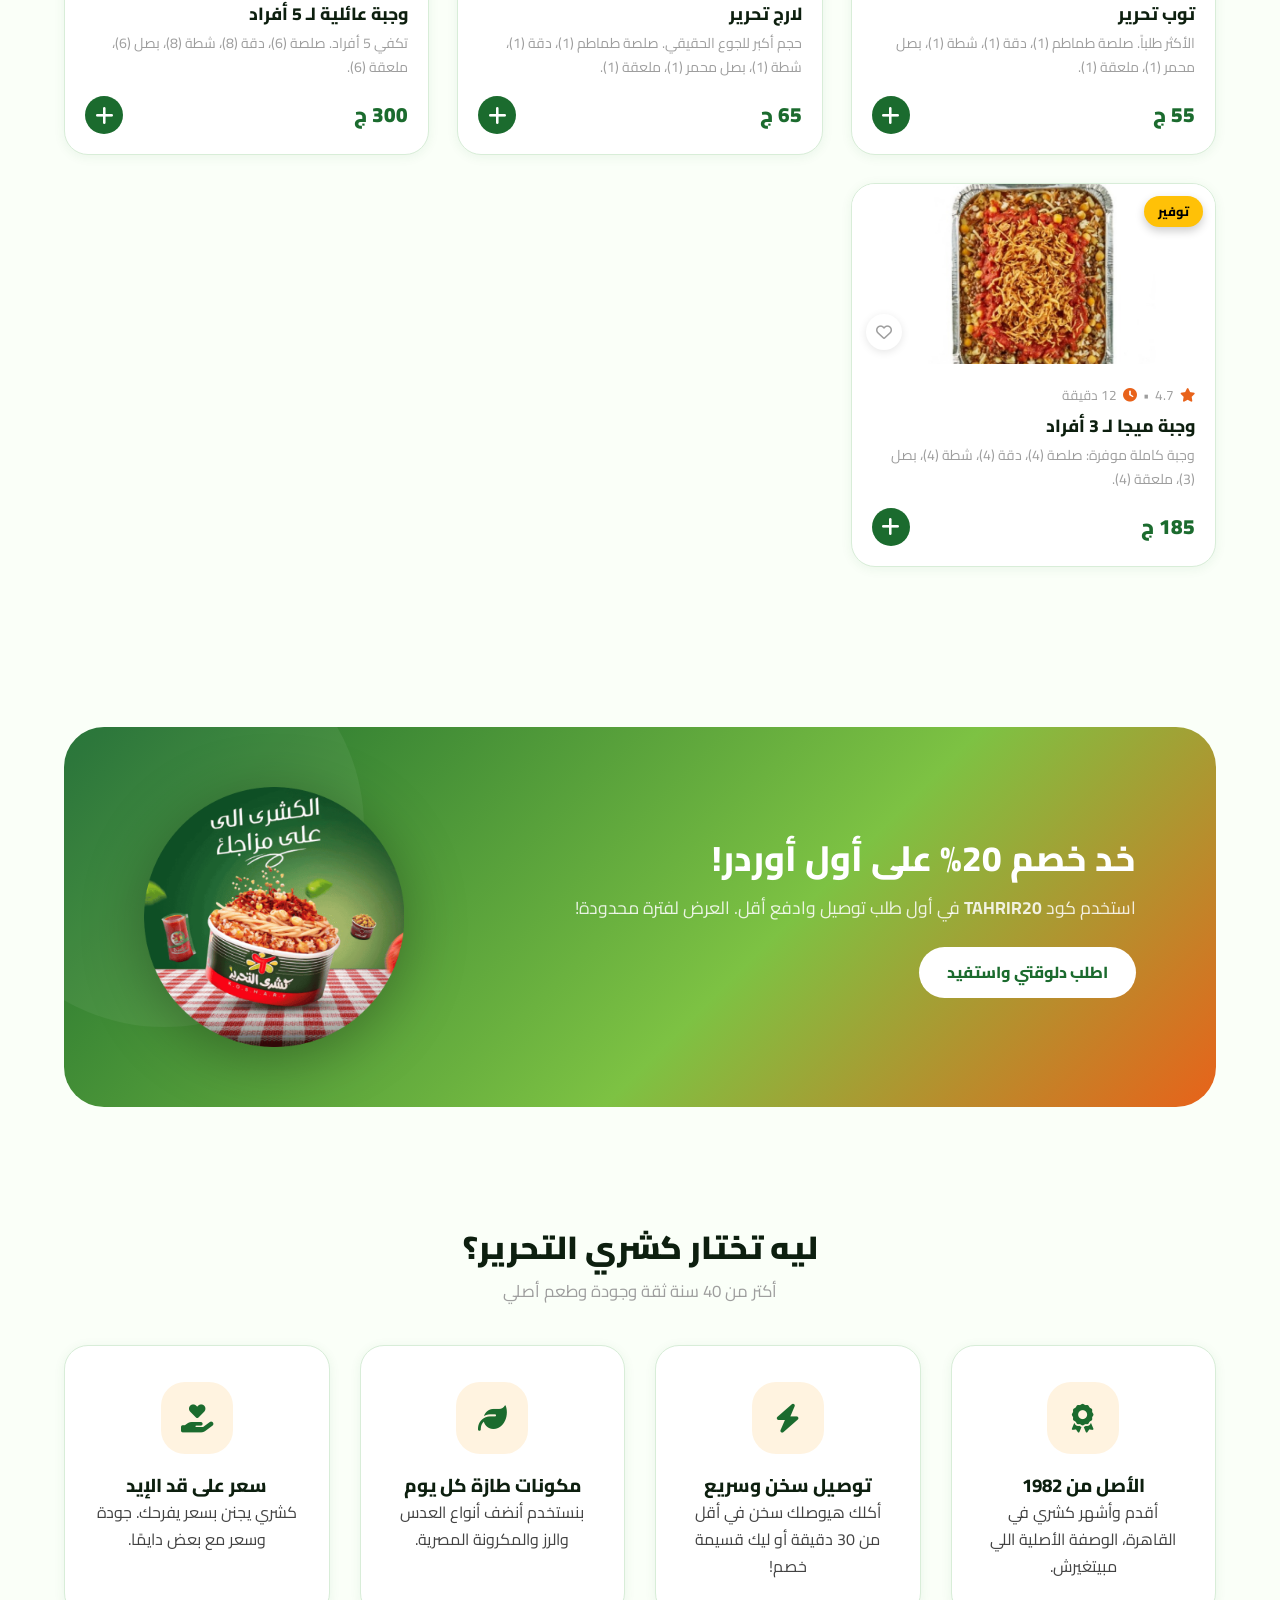
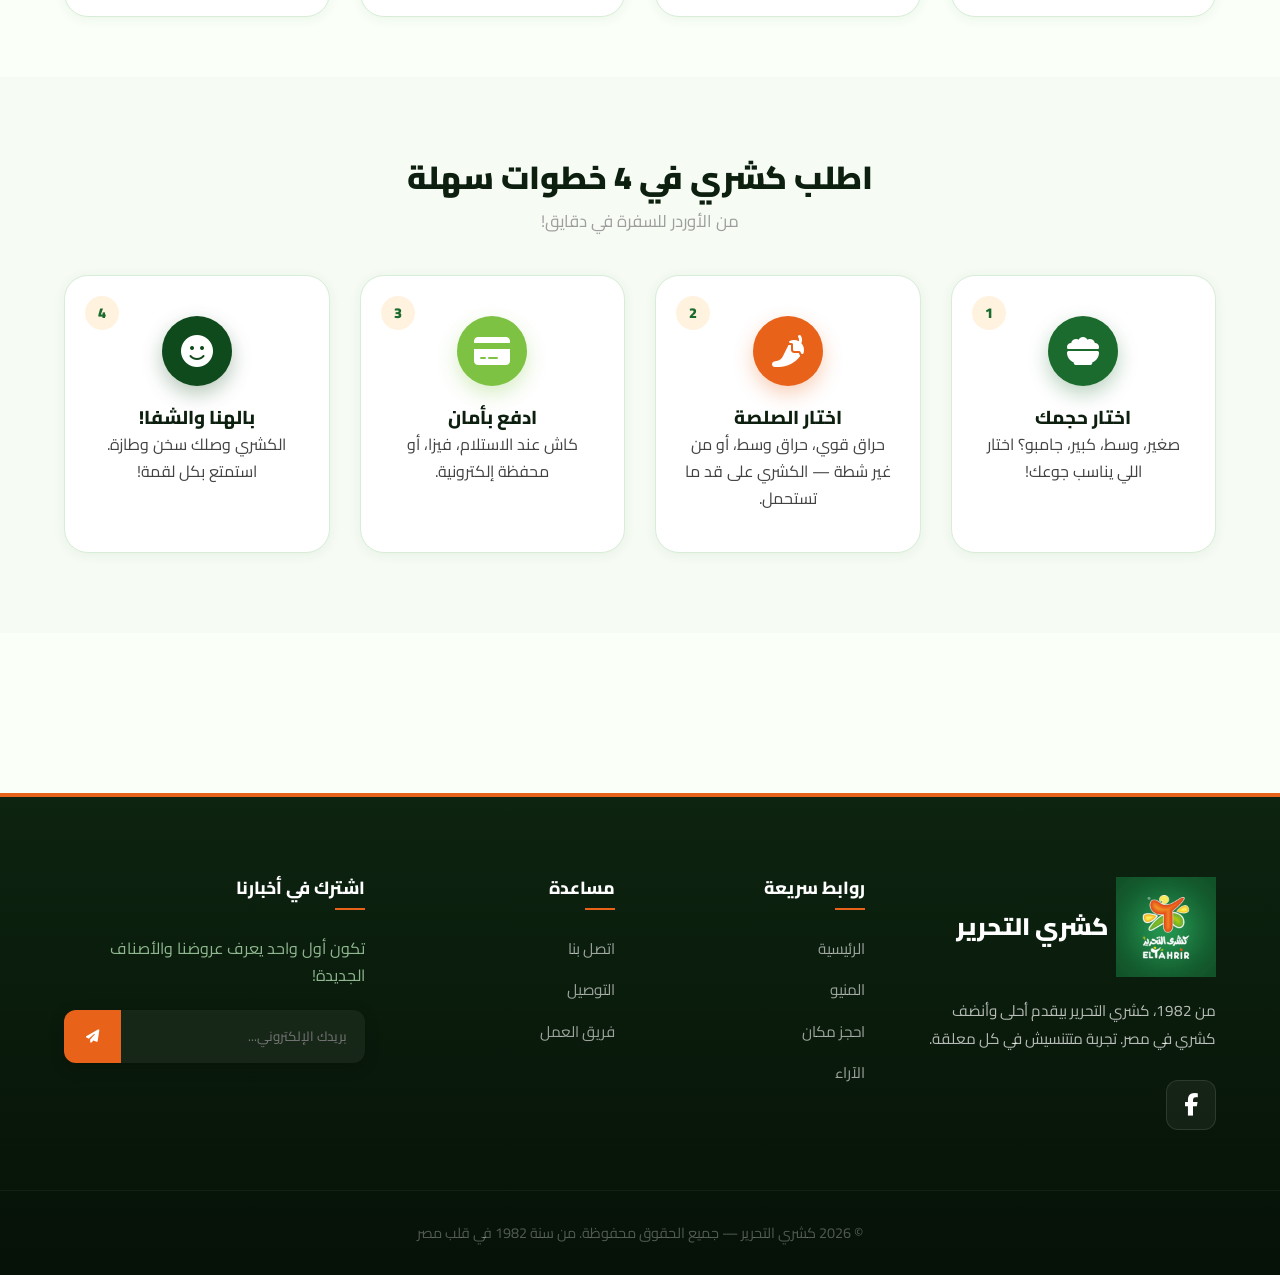
==== commit 07d48953: "Add files via upload" ====
--- a/index.html
+++ b/index.html
@@ -1,21 +1,28 @@
 <!DOCTYPE html>
 <html lang="ar" dir="rtl">
 <head>
-  <meta charset="UTF-8"><meta name="viewport" content="width=device-width, initial-scale=1.0">
+  <meta charset="UTF-8">
+  <meta name="viewport" content="width=device-width, initial-scale=1.0">
   <title>كشري التحرير | أحلى كشري في مصر</title>
-  <link rel="stylesheet" href="https://cdnjs.cloudflare.com/ajax/libs/font-awesome/6.5.0/css/all.min.css"><link href="https://fonts.googleapis.com/css2?family=Cairo:wght@400;500;600;700;800;900&display=swap" rel="stylesheet"><link rel="stylesheet" href="css/style.css">
-
+  <link rel="stylesheet" href="https://cdnjs.cloudflare.com/ajax/libs/font-awesome/6.5.0/css/all.min.css">
+  <link href="https://fonts.googleapis.com/css2?family=Cairo:wght@400;500;600;700;800;900&display=swap" rel="stylesheet">
+  <link rel="stylesheet" href="css/style.css">
 </head>
 <body>
-<header class="fw-header">
+<header class="main-header"> 
   <div class="container header-inner">
-    <a href="index.html" class="logo">كشري التحرير</a>
-    <nav class="desktop-nav"><ul>
-      <li><a id="nav-index" href="index.html" class="active">الرئيسية</a></li><li><a id="nav-menu" href="menu.html">المنيو</a></li>
-      <li><a id="nav-reservation" href="reservation.html">احجز مكان</a></li><li><a id="nav-delivery" href="delivery.html">التوصيل</a></li>
-      <li><a id="nav-reviews" href="reviews.html">الآراء</a></li><li><a id="nav-contact" href="contact.html">اتصل بنا</a></li>
-      <li><a id="nav-team" href="team.html">فريق العمل</a></li>
-    </ul></nav>
+    <a href="index.html" class="logo"><img src="img/اللوجو.jpg" alt="كشري التحرير" style="height: 40px; vertical-align: middle;"> كشري التحرير</a>
+    <nav class="desktop-nav">
+      <ul>
+        <li><a id="nav-index" href="index.html" class="active">الرئيسية</a></li>
+        <li><a id="nav-menu" href="menu.html">المنيو</a></li>
+        <li><a id="nav-reservation" href="reservation.html">احجز مكان</a></li>
+        <li><a id="nav-delivery" href="delivery.html">التوصيل</a></li>
+        <li><a id="nav-reviews" href="reviews.html">الآراء</a></li>
+        <li><a id="nav-contact" href="contact.html">اتصل بنا</a></li>
+        <li><a id="nav-team" href="team.html">فريق العمل</a></li>
+      </ul>
+    </nav>
     <div class="header-actions">
       <span id="userWelcome"></span>
       <button id="themeSwitchBtn" class="btn-theme" title="تبديل الثيم"><i class="fas fa-moon"></i></button>
@@ -55,7 +62,7 @@
 
 <section class="categories-section">
   <div class="container">
-    <div>
+    <div class="section-center">
       <h2 class="section-title">اختار حجم الكشري بتاعك</h2>
       <p class="section-subtitle">أحجام تناسب الكل — من فرد لعيلة كاملة</p>
     </div>
@@ -81,57 +88,57 @@
 
       <article class="food-card">
         <div class="food-card-img-wrap">
-          <img src="img/koshary1.jpg" alt="كشري">
-          <span class="food-card-badge">أكتر واحد مطلوب</span>
+          <img src="img/علبة توب.jpg" alt="توب تحرير">
+          <span class="food-card-badge">الأكثر طلباً</span>
           <button class="food-card-fav"><i class="far fa-heart"></i></button>
         </div>
         <div class="food-card-body">
           <div class="food-card-meta"><i class="fas fa-star"></i>4.9<span>&bull;</span><i class="fas fa-clock"></i>10 دقايق</div>
-          <h3 class="food-card-title">كشري وسط</h3>
-          <p class="food-card-desc">أكتر حجم مطلوب. رز + مكرونة + عدس + صلصة حمراء + دقة + بصل مقلي.</p>
-          <div class="food-card-footer"><span class="food-price">20 ج</span><button class="btn-add" onclick="alert('تم إضافة كشري وسط!')"><i class="fas fa-plus"></i></button></div>
-        </div>
-      </article>
-
-      <article class="food-card">
-        <div class="food-card-img-wrap">
-          <img src="img/koshary1.jpg" alt="كشري كبير">
+          <h3 class="food-card-title">توب تحرير</h3>
+          <p class="food-card-desc">الأكثر طلباً. صلصة طماطم (1)، دقة (1)، شطة (1)، بصل محمر (1)، ملعقة (1).</p>
+          <div class="food-card-footer"><span class="food-price">55 ج</span><button class="btn-add" onclick="alert('تم إضافة توب تحرير!')"><i class="fas fa-plus"></i></button></div>
+        </div>
+      </article>
+
+      <article class="food-card">
+        <div class="food-card-img-wrap">
+          <img src="img/علبة لارج.jpg" alt="لارج تحرير">
           <span class="food-card-badge badge-gold">أوفر حاجة</span>
           <button class="food-card-fav"><i class="far fa-heart"></i></button>
         </div>
         <div class="food-card-body">
           <div class="food-card-meta"><i class="fas fa-star"></i>5.0<span>&bull;</span><i class="fas fa-clock"></i>10 دقايق</div>
-          <h3 class="food-card-title">كشري كبير</h3>
-          <p class="food-card-desc">حجم أكبر للجوع الحقيقي. نفس المكونات الطازة بكمية كبيرة تشبع أكتر.</p>
-          <div class="food-card-footer"><span class="food-price">25 ج</span><button class="btn-add" onclick="alert('تم إضافة كشري كبير!')"><i class="fas fa-plus"></i></button></div>
-        </div>
-      </article>
-
-      <article class="food-card">
-        <div class="food-card-img-wrap">
-          <img src="img/koshary3.jpg" alt="طبق عائلي">
+          <h3 class="food-card-title">لارج تحرير</h3>
+          <p class="food-card-desc">حجم أكبر للجوع الحقيقي. صلصة طماطم (1)، دقة (1)، شطة (1)، بصل محمر (1)، ملعقة (1).</p>
+          <div class="food-card-footer"><span class="food-price">65 ج</span><button class="btn-add" onclick="alert('تم إضافة لارج تحرير!')"><i class="fas fa-plus"></i></button></div>
+        </div>
+      </article>
+
+      <article class="food-card">
+        <div class="food-card-img-wrap">
+          <img src="img/ميجا فويل.jpg" alt="وجبة عائلية">
           <span class="food-card-badge badge-green">للعيلة</span>
           <button class="food-card-fav"><i class="far fa-heart"></i></button>
         </div>
         <div class="food-card-body">
           <div class="food-card-meta"><i class="fas fa-star"></i>4.8<span>&bull;</span><i class="fas fa-clock"></i>15 دقيقة</div>
-          <h3 class="food-card-title">طبق كشري عائلي</h3>
-          <p class="food-card-desc">يكفي 4 أفراد على الأقل. كشري بالجملة بسعر يفرح القلب — الأنسب للعيلة.</p>
-          <div class="food-card-footer"><span class="food-price">80 ج</span><button class="btn-add" onclick="alert('تم إضافة الطبق العائلي!')"><i class="fas fa-plus"></i></button></div>
-        </div>
-      </article>
-
-      <article class="food-card">
-        <div class="food-card-img-wrap">
-          <img src="https://images.unsplash.com/photo-1512621776951-a57141f2eefd?w=500&auto=format&fit=crop" alt="مشروبات">
+          <h3 class="food-card-title">وجبة عائلية لـ 5 أفراد</h3>
+          <p class="food-card-desc">تكفي 5 أفراد. صلصة (6)، دقة (8)، شطة (8)، بصل (6)، ملعقة (6).</p>
+          <div class="food-card-footer"><span class="food-price">300 ج</span><button class="btn-add" onclick="alert('تم إضافة الوجبة العائلية!')"><i class="fas fa-plus"></i></button></div>
+        </div>
+      </article>
+
+      <article class="food-card">
+        <div class="food-card-img-wrap">
+          <img src="img/ميجا فويل.jpg" alt="وجبة ميجا">
           <span class="food-card-badge badge-gold">توفير</span>
           <button class="food-card-fav"><i class="far fa-heart"></i></button>
         </div>
         <div class="food-card-body">
-          <div class="food-card-meta"><i class="fas fa-star"></i>4.7<span>&bull;</span><i class="fas fa-clock"></i>5 دقايق</div>
-          <h3 class="food-card-title">مشروب + كشري وسط</h3>
-          <p class="food-card-desc">وجبة كاملة: كشري وسط + مشروب غازي من اختيارك بسعر موفر.</p>
-          <div class="food-card-footer"><span class="food-price">28 ج</span><button class="btn-add" onclick="alert('تم إضافة العرض!')"><i class="fas fa-plus"></i></button></div>
+          <div class="food-card-meta"><i class="fas fa-star"></i>4.7<span>&bull;</span><i class="fas fa-clock"></i>12 دقيقة</div>
+          <h3 class="food-card-title">وجبة ميجا لـ 3 أفراد</h3>
+          <p class="food-card-desc">وجبة كاملة موفرة: صلصة (4)، دقة (4)، شطة (4)، بصل (3)، ملعقة (4).</p>
+          <div class="food-card-footer"><span class="food-price">185 ج</span><button class="btn-add" onclick="alert('تم إضافة وجبة ميجا!')"><i class="fas fa-plus"></i></button></div>
         </div>
       </article>
 
@@ -152,7 +159,7 @@
 
 <section class="features-section">
   <div class="container">
-    <div>
+    <div class="section-center">
       <h2 class="section-title">ليه تختار كشري التحرير؟</h2>
       <p class="section-subtitle">أكتر من 40 سنة ثقة وجودة وطعم أصلي</p>
     </div>
@@ -167,7 +174,7 @@
 
 <section class="steps-section">
   <div class="container">
-    <div>
+    <div class="section-center">
       <h2 class="section-title">اطلب كشري في 4 خطوات سهلة</h2>
       <p class="section-subtitle">من الأوردر للسفرة في دقايق!</p>
     </div>
@@ -201,18 +208,14 @@
 </section>
 
 </main>
-<footer class="fw-footer">
+<footer class="main-footer">
   <div class="container">
     <div class="footer-grid">
       <div>
-        <div class="footer-logo"><a href="index.html" class="logo">كشري التحرير</a></div>
+        <div class="footer-logo"><a href="index.html" class="logo"><img src="img/اللوجو.jpg" alt="كشري التحرير" style="height: 30px; vertical-align: middle;"> كشري التحرير</a></div>
         <p class="footer-desc">من 1982، كشري التحرير بيقدم أحلى وأنضف كشري في مصر. تجربة متتنسيش في كل معلقة.</p>
         <div class="footer-social">
-          <a href="https://facebook.com"  target="_blank" title="Facebook"><i class="fab fa-facebook-f"></i></a>
-          <a href="https://instagram.com" target="_blank" title="Instagram"><i class="fab fa-instagram"></i></a>
-          <a href="https://twitter.com"   target="_blank" title="X"><i class="fab fa-x-twitter"></i></a>
-          <a href="https://tiktok.com"    target="_blank" title="TikTok"><i class="fab fa-tiktok"></i></a>
-          <a href="https://wa.me/"        target="_blank" title="WhatsApp"><i class="fab fa-whatsapp"></i></a>
+          <a href="https://www.facebook.com/ElTahrirEG" target="_blank" title="Facebook"><i class="fab fa-facebook-f"></i></a>
         </div>
       </div>
       <div class="footer-col"><h4>روابط سريعة</h4><ul>
@@ -236,12 +239,23 @@
     </div>
   </div>
   <div class="footer-bottom">
-    <p>&copy; 2026 كشري التحرير — جميع الحقوق محفوظة. اتعمل بحب في مصر من سنة 1982</p>
+    <p>&copy; 2026 كشري التحرير — جميع الحقوق محفوظة. من سنة 1982 في قلب مصر</p>
   </div>
 </footer>
-<script src="js/main.js"></script><script>
-function switchTab(btn){document.querySelectorAll('.search-tab').forEach(b=>b.classList.remove('active'));btn.classList.add('active');}
-document.querySelectorAll('.cat-pill').forEach(p=>p.addEventListener('click',function(){document.querySelectorAll('.cat-pill').forEach(x=>x.classList.remove('active'));this.classList.add('active');}));
+<script src="js/main.js"></script>
+<script>
+  
+  var catPills = document.querySelectorAll('.cat-pill');
+  for (var i = 0; i < catPills.length; i++) {
+    catPills[i].addEventListener('click', function () {
+      
+      for (var j = 0; j < catPills.length; j++) {
+        catPills[j].classList.remove('active');
+      }
+      
+      this.classList.add('active');
+    });
+  }
 </script>
 </body>
-</html>+</html>
--- a/css/style.css
+++ b/css/style.css
@@ -1,45 +1,33 @@
-/* ==========================================
-   كشري التحرير — Complete Stylesheet
-   Colors: Official Koshary El Tahrir Brand
-   Primary: Deep Green #1B6B2E (logo bg)
-   Secondary: Orange #E8621A (logo figure)
-   Accent: Light Green #7DC243 (logo leaves)
-   ========================================== */
-
-@import url('https://fonts.googleapis.com/css2?family=Cairo:wght@400;500;600;700;800;900&display=swap');
-
-/* ---- Light Theme ---- */
 :root {
-  --primary:       #1B6B2E;
-  --primary-dark:  #0F4A1C;
+  --primary: #1B6B2E;
+  --primary-dark: #0F4A1C;
   --primary-light: #FFF3E0;
-  --secondary:     #E8621A;
-  --secondary-dark:#C04E10;
-  --accent:        #7DC243;
-  --accent-light:  #F1F8E9;
-  --dark:          #0D1F0F;
-  --grey-900:      #212121;
-  --grey-700:      #424242;
-  --grey-500:      #9E9E9E;
-  --grey-200:      #EEEEEE;
-  --grey-100:      #F6FBF4;
-  --white:         #FFFFFF;
-  --bg:            #FAFFF8;
-  --card-bg:       #FFFFFF;
-  --border:        #D8EDD8;
-  --shadow-card:   0 2px 12px rgba(27,107,46,0.07);
-  --shadow-hover:  0 8px 32px rgba(27,107,46,0.16);
-  --shadow-nav:    0 2px 16px rgba(0,0,0,0.06);
-  --r-sm:   8px;
-  --r-md:   16px;
-  --r-lg:   24px;
-  --r-xl:   40px;
+  --secondary: #E8621A;
+  --secondary-dark: #C04E10;
+  --accent: #7DC243;
+  --accent-light: #F1F8E9;
+  --dark: #0D1F0F;
+  --grey-900: #212121;
+  --grey-700: #424242;
+  --grey-500: #9E9E9E;
+  --grey-200: #EEEEEE;
+  --grey-100: #F6FBF4;
+  --white: #FFFFFF;
+  --bg: #FAFFF8;
+  --card-bg: #FFFFFF;
+  --border: #D8EDD8;
+  --shadow-card: 0 2px 12px rgba(27,107,46,0.07);
+  --shadow-hover: 0 8px 32px rgba(27,107,46,0.16);
+  --shadow-nav: 0 2px 16px rgba(0,0,0,0.06);
+  --r-sm: 8px;
+  --r-md: 16px;
+  --r-lg: 24px;
+  --r-xl: 40px;
   --r-full: 999px;
-  --transition: 0.25s cubic-bezier(.4,0,.2,1);
+  --transition: 0.3s;
   --font: 'Cairo', sans-serif;
 }
 
-/* ---- Dark Theme ---- */
 [data-theme="dark"] {
   --primary:       #7DC243;
   --primary-dark:  #558B2F;
@@ -63,7 +51,7 @@
   --shadow-nav:    0 2px 16px rgba(0,0,0,0.65);
 }
 
-/* ---- Base ---- */
+
 *, *::before, *::after { box-sizing: border-box; margin: 0; padding: 0; }
 html { scroll-behavior: smooth; }
 body {
@@ -72,7 +60,6 @@
   color: var(--grey-700);
   line-height: 1.7;
   transition: background-color var(--transition), color var(--transition);
-  padding-top: 100px;
 }
 h1,h2,h3,h4,h5 { font-family: var(--font); color: var(--dark); font-weight: 800; line-height: 1.3; }
 a { text-decoration: none; color: inherit; }
@@ -80,66 +67,53 @@
 ul { list-style: none; }
 button { font-family: var(--font); cursor: pointer; }
 
-/* ---- Container ---- */
+
 .container { max-width: 1200px; margin: 0 auto; padding: 0 24px; }
-
-/* ---- Section Titles ---- */
-.section-title   { font-size: 2rem; font-weight: 900; color: var(--dark); margin-bottom: 8px; }
-.section-subtitle{ color: var(--grey-500); font-size: 1.05rem; margin-bottom: 40px; }
-
-/* ==================================================
-   HEADER
-================================================== */
-.fw-header {
-  position: fixed; top: 0; left: 0; right: 0;
+main { padding-bottom: 60px; }
+main > .container { padding-top: 40px; }
+
+.main-header {
+  position: relative;
   height: 100px;
-  background: var(--card-bg);
+  background: var(--primary);
   box-shadow: var(--shadow-nav);
   z-index: 1000;
   transition: background var(--transition);
 }
 .header-inner { display: flex; align-items: center; justify-content: space-between; height: 100%; gap: 20px; }
-
-/* Logo */
 .logo {
-  font-size: 1.5rem; font-weight: 900; color: var(--primary);
+  font-size: 1.5rem; font-weight: 900; color: white;
   display: flex; align-items: center; gap: 8px; flex-shrink: 0;
   text-decoration: none;
 }
-.logo img {
-  height: 85px !important;
-  object-fit: contain !important;
-}
-.logo .logo-wave { color: var(--secondary); }
-
-/* Nav */
+.logo img { height: 85px !important; object-fit: contain !important; }
+
 .desktop-nav ul { display: flex; gap: 2px; align-items: center; flex-wrap: nowrap; }
 .desktop-nav a {
   padding: 7px 11px; border-radius: var(--r-full);
-  font-weight: 600; font-size: 0.88rem; color: var(--grey-700);
+  font-weight: 600; font-size: 0.88rem; color: rgba(255,255,255,0.85);
   white-space: nowrap; transition: all var(--transition);
 }
-.desktop-nav a:hover, .desktop-nav a.active { background: var(--primary-light); color: var(--primary); }
-
-/* Header Actions */
+.desktop-nav a:hover, .desktop-nav a.active { background: rgba(255,255,255,0.2); color: white; }
+
 .header-actions { display: flex; align-items: center; gap: 12px; flex-shrink: 0; }
-#userWelcome { font-weight: 700; color: var(--primary); font-size: 0.9rem; }
+#userWelcome { font-weight: 700; color: white; font-size: 0.9rem; }
+
 .btn-theme {
   width: 40px; height: 40px; border-radius: 50%;
-  background: var(--grey-100); border: none; color: var(--grey-700); font-size: 1.1rem;
+  background: rgba(255,255,255,0.15); border: none; color: white; font-size: 1.1rem;
   display: flex; align-items: center; justify-content: center; transition: all var(--transition);
 }
-.btn-theme:hover { background: var(--primary-light); color: var(--primary); }
+.btn-theme:hover { background: rgba(255,255,255,0.3); color: white; }
+
 .btn-login {
   display: flex; align-items: center; gap: 8px; padding: 10px 20px;
-  border-radius: var(--r-full); background: var(--primary); color: white;
+  border-radius: var(--r-full); background: white; color: var(--primary);
   font-weight: 700; font-size: 0.95rem; border: none; transition: all var(--transition);
 }
-.btn-login:hover { background: var(--primary-dark); transform: translateY(-1px); }
-
-/* ==================================================
-   BUTTONS
-================================================== */
+.btn-login:hover { background: var(--grey-200); transform: translateY(-1px); }
+
+
 .btn {
   display: inline-flex; align-items: center; justify-content: center; gap: 8px;
   padding: 12px 28px; border-radius: var(--r-full);
@@ -157,12 +131,51 @@
 .btn-block { width: 100%; }
 .btn-sm { padding: 8px 18px; font-size: 0.88rem; }
 
-/* ==================================================
-   HERO SECTION
-================================================== */
+
+.section-header { display: flex; justify-content: space-between; align-items: center; margin-bottom: 40px; }
+.section-center { text-align: center; margin-bottom: 40px; }
+.section-title { font-size: 2rem; font-weight: 900; color: var(--dark); margin-bottom: 8px; }
+.section-subtitle { color: var(--grey-500); font-size: 1.05rem; margin-bottom: 0; }
+
+.support-hero {
+  background: linear-gradient(135deg, var(--primary-light) 0%, #EAF5ED 100%);
+  border: 1px solid var(--border);
+  padding: 50px 20px; border-radius: var(--r-xl); text-align: center; margin: 0 auto 40px auto; max-width: 800px;
+}
+.support-hero h1 { color: var(--primary-dark); font-size: 2.2rem; margin-bottom: 12px; }
+.support-hero p { font-size: 1.1rem; color: var(--primary); max-width: 600px; margin: 0 auto; }
+
+[data-theme="dark"] .support-hero { background: var(--grey-100); }
+[data-theme="dark"] .support-hero h1 { color: var(--primary); }
+[data-theme="dark"] .support-hero p { color: var(--grey-500); }
+
+.page-hero {
+  background: linear-gradient(135deg, var(--primary) 0%, var(--accent) 60%, var(--secondary) 100%);
+  padding: 60px 24px; text-align: center; color: white; margin-bottom: 40px;
+}
+.page-hero h1, .page-hero p, .page-hero i { color: white !important; }
+
+
+.form-card {
+  background: var(--card-bg); border-radius: var(--r-xl);
+  padding: 40px; box-shadow: var(--shadow-card); max-width: 800px; margin: 0 auto;
+}
+.form-group { margin-bottom: 24px; }
+.form-group label { display: block; font-weight: 700; font-size: 0.9rem; color: var(--grey-700); margin-bottom: 8px; }
+.form-control {
+  width: 100%; padding: 14px 18px; border: 1.5px solid var(--border);
+  border-radius: var(--r-md); background: var(--bg); color: var(--dark);
+  font-family: var(--font); font-size: 1rem; transition: all var(--transition);
+}
+.form-control:focus { outline: none; border-color: var(--primary); box-shadow: 0 0 0 4px rgba(27,107,46,.15); }
+.error-msg { display: none; color: var(--secondary); font-size: 0.85rem; font-weight: 600; margin-top: 6px; }
+.input-icon-wrap { position: relative; }
+.input-icon-wrap .icon { position: absolute; right: 16px; top: 50%; transform: translateY(-50%); color: var(--grey-500); font-size: 1rem; }
+.input-icon-wrap .form-control { padding-right: 44px; }
+
+
 .hero-section {
-  display: flex; align-items: center; gap: 60px;
-  padding: 60px 0 80px; min-height: calc(100vh - 74px);
+  display: flex; align-items: center; gap: 40px; padding: 80px 0; min-height: calc(100vh - 174px);
 }
 .hero-left { flex: 1; }
 .hero-badge {
@@ -171,18 +184,21 @@
   padding: 8px 16px; border-radius: var(--r-full);
   font-weight: 700; font-size: 0.9rem; margin-bottom: 24px;
 }
-.hero-title { font-size: 3.8rem; font-weight: 900; color: var(--dark); line-height: 1.15; margin-bottom: 20px; }
-.hero-title span { color: var(--primary); }
+.hero-title { 
+  font-size: 3.5rem; font-weight: 900; color: var(--dark); 
+  line-height: 1.15; margin-bottom: 20px; letter-spacing: -1px;
+}
+.hero-title span { 
+  background: linear-gradient(135deg, var(--primary), var(--accent)); 
+  -webkit-background-clip: text; -webkit-text-fill-color: transparent; 
+}
 .hero-desc { font-size: 1.15rem; color: var(--grey-500); margin-bottom: 36px; max-width: 480px; }
 
-/* Search Card */
 .search-card {
   background: var(--card-bg); border-radius: var(--r-lg); padding: 28px;
   box-shadow: var(--shadow-hover); border: 1px solid var(--border); max-width: 520px;
 }
-.search-tabs {
-  display: flex; background: var(--grey-100); border-radius: var(--r-md); padding: 4px; margin-bottom: 20px;
-}
+.search-tabs { display: flex; background: var(--grey-100); border-radius: var(--r-md); padding: 4px; margin-bottom: 20px; }
 .search-tab {
   flex: 1; padding: 10px; border: none; background: transparent;
   font-weight: 700; font-size: 0.95rem; color: var(--grey-500); border-radius: 12px; transition: all var(--transition);
@@ -192,26 +208,18 @@
   display: flex; align-items: center; background: var(--grey-100);
   border-radius: var(--r-md); padding: 6px 6px 6px 16px; gap: 8px;
 }
-.search-input-row i { color: var(--primary); font-size: 1.1rem; flex-shrink: 0; }
+.search-input-row i { color: var(--primary); font-size: 1.1rem; }
 .search-input-row input { flex: 1; border: none; background: transparent; outline: none; font-family: var(--font); font-size: 0.95rem; color: var(--dark); }
 
-/* Hero Right — Animated Blob */
 .hero-right { flex: 1; position: relative; display: flex; justify-content: center; align-items: center; }
 .hero-blob {
-  width: 420px; height: 420px;
-  background: linear-gradient(135deg, var(--primary) 0%, var(--accent) 50%, var(--secondary) 100%);
-  border-radius: 60% 40% 50% 50% / 50% 60% 40% 50%;
-  position: relative; animation: blobAnim 6s ease-in-out infinite;
+  width: 420px; height: 420px; border-radius: 50%; position: relative;
+  background: linear-gradient(135deg, var(--primary), var(--accent), var(--secondary));
   display: flex; align-items: center; justify-content: center;
-}
-@keyframes blobAnim {
-  0%,100% { border-radius: 60% 40% 50% 50% / 50% 60% 40% 50%; }
-  50%      { border-radius: 40% 60% 60% 40% / 60% 30% 70% 40%; }
 }
 .hero-blob img {
   width: 120%; position: absolute; top: -10%; left: 50%;
-  transform: translateX(-50%);
-  filter: drop-shadow(0 20px 40px rgba(0,0,0,0.25));
+  transform: translateX(-50%); filter: drop-shadow(0 20px 40px rgba(0,0,0,0.25));
   animation: floatAnim 3s ease-in-out infinite;
 }
 @keyframes floatAnim {
@@ -221,72 +229,25 @@
 .hero-stat {
   position: absolute; background: var(--card-bg); border-radius: var(--r-md);
   padding: 12px 18px; box-shadow: var(--shadow-hover); border: 1px solid var(--border);
-  font-weight: 700; font-size: 0.9rem; color: var(--dark);
-  display: flex; align-items: center; gap: 10px;
+  font-weight: 700; font-size: 0.9rem; color: var(--dark); display: flex; align-items: center; gap: 10px;
   animation: floatAnim 3s ease-in-out infinite;
 }
 .hero-stat i { color: var(--primary); font-size: 1.3rem; }
 .hero-stat.stat-1 { top: 10%; right: -12%; animation-delay: 0s; }
+.hero-stat.stat-2 { bottom: 15%; left: 2%; animation-delay: 1.5s; }
 .hero-stat small { display: block; font-weight: 400; color: var(--grey-500); font-size: 0.78rem; }
 
-/* ---- Home Hero Refinement ---- */
-.hero-section {
-  display: flex; align-items: center; gap: 40px;
-  padding: 80px 0; min-height: calc(100vh - 74px);
-}
-.hero-title { font-size: 3.5rem; letter-spacing: -1px; }
-.hero-title span { background: linear-gradient(135deg, var(--primary), var(--accent)); -webkit-background-clip: text; -webkit-text-fill-color: transparent; }
-
-/* ---- Steps Section (Modern) ---- */
-.steps-section { padding: 80px 0; background: var(--grey-100); }
-.steps-grid { display: grid; grid-template-columns: repeat(auto-fit, minmax(240px, 1fr)); gap: 30px; }
-.step-card {
-  text-align: center; padding: 40px 24px; background: var(--card-bg); 
-  border-radius: var(--r-lg); box-shadow: var(--shadow-card); 
-  border: 1px solid var(--border); position: relative; transition: all var(--transition);
-}
-.step-card:hover { transform: translateY(-8px); box-shadow: var(--shadow-hover); border-color: var(--primary); }
-.step-icon {
-  width: 70px; height: 70px; border-radius: 50%; display: flex; align-items: center; 
-  justify-content: center; font-size: 2rem; margin: 0 auto 20px; color: white;
-}
-.step-badge {
-  position: absolute; top: 20px; left: 20px; width: 34px; height: 34px;
-  background: var(--primary-light); color: var(--primary); border-radius: 50%;
-  display: flex; align-items: center; justify-content: center; font-weight: 900; font-size: 0.9rem;
-}
-.step-card h3 { font-size: 1.2rem; margin-bottom: 12px; color: var(--dark); }
-.step-card p { color: var(--grey-500); font-size: 0.92rem; line-height: 1.6; }
-
-/* Icon Colors */
-.icon-primary { background: var(--primary); box-shadow: 0 8px 20px rgba(27,107,46,0.3); }
-.icon-secondary { background: var(--secondary); box-shadow: 0 8px 20px rgba(232,98,26,0.3); }
-.icon-accent { background: var(--accent); box-shadow: 0 8px 20px rgba(125,194,67,0.3); }
-.icon-dark { background: var(--primary-dark); box-shadow: 0 8px 20px rgba(15,74,28,0.3); }
-
-/* ==================================================
-   CATEGORIES
-================================================== */
+
 .categories-section { padding: 60px 0; }
 .category-pills { display: flex; gap: 16px; flex-wrap: wrap; justify-content: center; margin-top: 40px; }
 .cat-pill {
-  display: flex; flex-direction: column; align-items: center; gap: 10px;
-  padding: 20px 28px; background: var(--card-bg); border-radius: var(--r-lg);
+  padding: 16px 28px; background: var(--card-bg); border-radius: var(--r-lg);
   box-shadow: var(--shadow-card); cursor: pointer; border: 2px solid transparent;
   transition: all var(--transition); font-weight: 700; font-size: 0.9rem; color: var(--grey-700);
 }
 .cat-pill:hover, .cat-pill.active { border-color: var(--primary); color: var(--primary); transform: translateY(-4px); box-shadow: var(--shadow-hover); }
-.cat-pill .cat-icon {
-  width: 60px; height: 60px; background: var(--primary-light); border-radius: 50%;
-  display: flex; align-items: center; justify-content: center; font-size: 1.8rem; transition: all var(--transition);
-}
-.cat-pill:hover .cat-icon, .cat-pill.active .cat-icon { background: var(--primary); }
-
-/* ==================================================
-   FOOD CARDS
-================================================== */
+
 .food-section { padding: 60px 0; }
-.section-header { display: flex; justify-content: space-between; align-items: flex-end; margin-bottom: 40px; }
 .food-grid { display: grid; grid-template-columns: repeat(auto-fill, minmax(280px, 1fr)); gap: 28px; }
 .food-card {
   background: var(--card-bg); border-radius: var(--r-lg); overflow: hidden;
@@ -297,20 +258,16 @@
 .food-card-img-wrap img { width: 100%; height: 100%; object-fit: cover; transition: transform 0.6s ease; }
 .food-card:hover .food-card-img-wrap img { transform: scale(1.12); }
 .food-card-badge {
-  position: absolute; top: 12px; right: 12px;
-  background: var(--primary); color: white;
+  position: absolute; top: 12px; right: 12px; background: var(--primary); color: white;
   padding: 5px 14px; border-radius: var(--r-full); font-size: 0.78rem; font-weight: 800;
   box-shadow: 0 4px 10px rgba(0,0,0,0.2); z-index: 2;
 }
-.food-card-badge.badge-spicy { background: #d32f2f; color: white; }
-.food-card-badge.badge-green { background: var(--accent); color: white; }
+.food-card-badge.badge-green { background: var(--accent); }
 .food-card-badge.badge-gold  { background: #FFC107; color: #000; }
 .food-card-fav {
-  position: absolute; bottom: 14px; left: 14px;
-  width: 36px; height: 36px; background: white; border-radius: 50%; border: none;
-  display: flex; align-items: center; justify-content: center; color: var(--grey-500);
-  font-size: 1rem; cursor: pointer; transition: all var(--transition);
-  box-shadow: 0 2px 8px rgba(0,0,0,0.1);
+  position: absolute; bottom: 14px; left: 14px; width: 36px; height: 36px; background: white; 
+  border-radius: 50%; border: none; display: flex; align-items: center; justify-content: center; 
+  color: var(--grey-500); font-size: 1rem; cursor: pointer; transition: all var(--transition); box-shadow: 0 2px 8px rgba(0,0,0,0.1);
 }
 .food-card-fav:hover { color: var(--primary); transform: scale(1.1); }
 .food-card-body { padding: 20px; }
@@ -322,14 +279,11 @@
 .food-price { font-size: 1.3rem; font-weight: 900; color: var(--primary); }
 .btn-add {
   width: 38px; height: 38px; border-radius: 50%; background: var(--primary); color: white;
-  border: none; cursor: pointer; font-size: 1.3rem;
-  display: flex; align-items: center; justify-content: center; transition: all var(--transition);
+  border: none; cursor: pointer; font-size: 1.3rem; display: flex; align-items: center; justify-content: center; transition: all var(--transition);
 }
 .btn-add:hover { background: var(--primary-dark); transform: scale(1.1) rotate(90deg); }
 
-/* ==================================================
-   PROMO BANNER
-================================================== */
+
 .promo-banner {
   background: linear-gradient(135deg, var(--primary) 0%, var(--accent) 60%, var(--secondary) 100%);
   border-radius: var(--r-xl); padding: 60px 80px; margin: 60px 0;
@@ -343,9 +297,6 @@
 .promo-content p  { color: rgba(255,255,255,0.85); font-size: 1.1rem; margin-bottom: 24px; }
 .promo-image img  { width: 260px; filter: drop-shadow(0 10px 30px rgba(0,0,0,0.3)); }
 
-/* ==================================================
-   FEATURES
-================================================== */
 .features-section { padding: 60px 0; }
 .features-grid { display: grid; grid-template-columns: repeat(auto-fit, minmax(220px, 1fr)); gap: 30px; margin-top: 40px; }
 .feature-card {
@@ -359,265 +310,57 @@
   font-size: 1.8rem; margin: 0 auto 20px; transition: all var(--transition);
 }
 .feature-card:hover .feature-icon { background: var(--primary); color: white; transform: scale(1.1); }
-.feature-card h3 { font-size: 1.1rem; margin-bottom: 10px; }
-.feature-card p  { font-size: 0.9rem; color: var(--grey-500); }
-
-/* ==================================================
-   FORMS
-================================================== */
-.page-hero p  { color: var(--grey-500); font-size: 1.1rem; margin-top: 12px; }
-
-/* ---- Menu Specific ---- */
-.menu-nav-sticky {
-  position: sticky; top: 74px; z-index: 900;
-  background: var(--card-bg); border-bottom: 1px solid var(--border);
-  padding: 10px 0; transition: all var(--transition);
-}
-.menu-nav-inner {
-  display: flex; align-items: center; justify-content: space-between; gap: 20px;
-}
-.category-shortcuts { display: flex; gap: 10px; overflow-x: auto; padding-bottom: 4px; }
-.category-shortcuts::-webkit-scrollbar { height: 0; }
-.shortcut-btn {
-  padding: 8px 18px; border-radius: var(--r-full); border: 1.5px solid var(--border);
-  background: transparent; color: var(--grey-700); font-weight: 700; font-size: 0.88rem;
-  white-space: nowrap; transition: all var(--transition);
-}
-.shortcut-btn:hover, .shortcut-btn.active {
-  background: var(--primary); color: white; border-color: var(--primary);
-}
-.menu-search-wrap { position: relative; width: 300px; }
-.menu-search-wrap i { position: absolute; right: 14px; top: 50%; transform: translateY(-50%); color: var(--primary); }
-.menu-search-wrap input {
-  width: 100%; padding: 10px 40px 10px 15px; border-radius: var(--r-full);
-  border: 1.5px solid var(--border); background: var(--grey-100);
-  font-family: var(--font); font-size: 0.9rem; outline: none; transition: all var(--transition);
-}
-.menu-search-wrap input:focus { border-color: var(--primary); background: white; box-shadow: 0 0 0 4px rgba(27,107,46,0.08); }
-
-@media (max-width: 768px) {
-  .menu-nav-sticky { top: 60px; }
-  .menu-nav-inner { flex-direction: column; align-items: stretch; gap: 10px; }
-  .menu-search-wrap { width: 100%; }
-}
-
-.form-section { padding: 60px 0; }
-.form-card {
-  background: var(--card-bg); border-radius: var(--r-lg); padding: 48px;
-  box-shadow: var(--shadow-hover); border: 1px solid var(--border); max-width: 580px; margin: 0 auto;
-  transition: transform 0.3s ease, box-shadow 0.3s ease;
-}
-.form-card:focus-within {
-  transform: translateY(-4px);
-  box-shadow: 0 12px 40px rgba(27,107,46,0.12);
-}
-
-/* Utilities & Layout Fixes */
-main { padding-bottom: 60px; }
-main > .container { padding-top: 40px; }
-.section-title, .section-subtitle { text-align: center; }
-.section-header { display: flex; justify-content: center; align-items: center; margin-bottom: 32px; text-align: center; }
-#zoneInfo { display: none; }
-
-/* ---- Form Cards & Support Hero Layout ---- */
-.form-card {
-  background: var(--card-bg); border-radius: var(--r-xl);
-  padding: 40px; box-shadow: var(--shadow-card);
-  max-width: 800px; margin: 0 auto;
-  transition: transform 0.3s ease, box-shadow 0.3s ease;
-}
-.support-hero {
-  background: linear-gradient(135deg, var(--primary-light) 0%, #EAF5ED 100%);
-  border: 1px solid var(--border);
-  padding: 50px 20px;
-  border-radius: var(--r-xl);
-  text-align: center;
-  margin: 0 auto 40px auto;
-  max-width: 800px;
-}
-.support-hero h1 { color: var(--primary-dark); font-size: 2.2rem; margin-bottom: 12px; }
-.support-hero p { font-size: 1.1rem; color: var(--primary); max-width: 600px; margin: 0 auto; }
-
-/* ---- Page Hero (Menu & Delivery) ---- */
-.page-hero {
-  background: linear-gradient(135deg, var(--primary) 0%, var(--accent) 60%, var(--secondary) 100%);
-  padding: 60px 24px;
-  text-align: center;
-  color: white;
-  margin-bottom: 40px;
-}
-.page-hero h1, .page-hero p, .page-hero i { color: white !important; }
-
-/* ---- Menu Sections ---- */
-.food-section { padding-top: 60px; }
-
-[data-theme="dark"] .support-hero { background: var(--grey-100); }
-[data-theme="dark"] .support-hero h1 { color: var(--primary); }
-[data-theme="dark"] .support-hero p { color: var(--grey-500); }
-
-.trust-badges {
-  display: flex; justify-content: center; gap: 24px; margin-top: 30px;
-  padding-top: 24px; border-top: 1px dashed var(--border);
-}
-.trust-item { display: flex; align-items: center; gap: 8px; color: var(--grey-500); font-size: 0.85rem; font-weight: 600; }
-.trust-item i { color: var(--primary); font-size: 1rem; }
-.form-group { margin-bottom: 24px; }
-.form-group label { display: block; font-weight: 700; font-size: 0.9rem; color: var(--grey-700); margin-bottom: 8px; }
-.form-control {
-  width: 100%; padding: 14px 18px; border: 1.5px solid var(--border);
-  border-radius: var(--r-md); background: var(--bg); color: var(--dark);
-  font-family: var(--font); font-size: 1rem; transition: border-color var(--transition), box-shadow var(--transition);
-}
-.form-control:focus { outline: none; border-color: var(--primary); box-shadow: 0 0 0 4px rgba(27,107,46,.15); }
-.form-control::placeholder { color: var(--grey-500); }
-.error-msg { display: none; color: var(--secondary); font-size: 0.85rem; font-weight: 600; margin-top: 6px; }
-.input-icon-wrap { position: relative; }
-.input-icon-wrap .icon { position: absolute; right: 16px; top: 50%; transform: translateY(-50%); color: var(--grey-500); font-size: 1rem; }
-.input-icon-wrap .form-control { padding-right: 44px; }
-
-/* ==================================================
-   TABLES
-================================================== */
-.table-wrap {
-  background: var(--card-bg); border-radius: var(--r-lg); overflow: hidden;
-  box-shadow: var(--shadow-card); border: 1px solid var(--border); margin-top: 40px;
-}
-table { width: 100%; border-collapse: collapse; }
-thead th { background: var(--primary); color: white; padding: 18px 20px; text-align: right; font-weight: 700; font-size: 0.95rem; }
-tbody td { padding: 16px 20px; border-bottom: 1px solid var(--border); font-size: 0.95rem; text-align: right; vertical-align: middle; color: var(--grey-700); }
-tbody tr:last-child td { border-bottom: none; }
-tbody tr { transition: background var(--transition); }
-tbody tr:hover { background: var(--primary-light); }
-.price-cell { font-weight: 800; font-size: 1.1rem; color: var(--primary); }
-.badge-pill { display: inline-block; padding: 4px 12px; border-radius: var(--r-full); font-size: 0.78rem; font-weight: 700; }
-.badge-orange { background: var(--primary-light); color: var(--primary); }
-.badge-green  { background: #E8F5E9; color: var(--green); }
-.badge-yellow { background: #FFF8E1; color: #E65100; }
-
-/* ==================================================
-   REVIEWS
-================================================== */
+
+.steps-section { padding: 80px 0; background: var(--grey-100); }
+.steps-grid { display: grid; grid-template-columns: repeat(auto-fit, minmax(240px, 1fr)); gap: 30px; }
+.step-card {
+  text-align: center; padding: 40px 24px; background: var(--card-bg); 
+  border-radius: var(--r-lg); box-shadow: var(--shadow-card); 
+  border: 1px solid var(--border); position: relative; transition: all var(--transition);
+}
+.step-card:hover { transform: translateY(-8px); box-shadow: var(--shadow-hover); border-color: var(--primary); }
+.step-icon {
+  width: 70px; height: 70px; border-radius: 50%; display: flex; align-items: center; 
+  justify-content: center; font-size: 2rem; margin: 0 auto 20px; color: white;
+}
+.step-badge {
+  position: absolute; top: 20px; left: 20px; width: 34px; height: 34px;
+  background: var(--primary-light); color: var(--primary); border-radius: 50%;
+  display: flex; align-items: center; justify-content: center; font-weight: 900; font-size: 0.9rem;
+}
+.icon-primary { background: var(--primary); box-shadow: 0 8px 20px rgba(27,107,46,0.3); }
+.icon-secondary { background: var(--secondary); box-shadow: 0 8px 20px rgba(232,98,26,0.3); }
+.icon-accent { background: var(--accent); box-shadow: 0 8px 20px rgba(125,194,67,0.3); }
+.icon-dark { background: var(--primary-dark); box-shadow: 0 8px 20px rgba(15,74,28,0.3); }
+
+
 .reviews-section { padding: 60px 0; }
 .reviews-grid { display: grid; grid-template-columns: 2fr 1fr; gap: 30px; margin-top: 40px; }
 .review-card {
   background: var(--card-bg); border-radius: var(--r-lg); padding: 28px;
   box-shadow: var(--shadow-card); border: 1px solid var(--border); margin-bottom: 24px; transition: all var(--transition);
 }
-.review-card:hover { box-shadow: var(--shadow-hover); transform: translateY(-2px); }
 .reviewer-info { display: flex; align-items: center; gap: 16px; margin-bottom: 16px; }
 .reviewer-avatar {
-  width: 50px; height: 50px; border-radius: 50%;
-  background: linear-gradient(135deg, var(--primary), var(--secondary));
+  width: 50px; height: 50px; border-radius: 50%; background: linear-gradient(135deg, var(--primary), var(--secondary));
   display: flex; align-items: center; justify-content: center; color: white; font-size: 1.3rem; font-weight: 800;
 }
-.reviewer-name { font-weight: 800; font-size: 1rem; }
-.reviewer-date { font-size: 0.82rem; color: var(--grey-500); }
-.star-rating { color: var(--secondary); font-size: 0.9rem; margin-top: 4px; }
-.review-text { color: var(--grey-700); font-size: 0.95rem; line-height: 1.7; }
+.star-rating { color: var(--secondary); font-size: 0.9rem; }
 .sidebar-card {
   background: linear-gradient(135deg, var(--primary) 0%, #0F4A1C 100%);
   border-radius: var(--r-lg); padding: 36px 28px; color: white; position: sticky; top: 94px;
 }
 .sidebar-card h3 { color: white; font-size: 1.4rem; margin-bottom: 14px; }
-.sidebar-card p  { color: rgba(255,255,255,0.85); font-size: 0.95rem; margin-bottom: 24px; }
+.sidebar-card p { color: rgba(255,255,255,0.85); }
 .sidebar-stat {
   background: rgba(255,255,255,0.15); border-radius: var(--r-md); padding: 14px 18px;
   margin-bottom: 12px; display: flex; align-items: center; gap: 12px; font-weight: 700;
 }
-.sidebar-stat i { font-size: 1.2rem; }
-
-/* ==================================================
-   CONTACT / DELIVERY
-================================================== */
-.contact-grid { display: grid; grid-template-columns: 1fr 1fr; gap: 40px; align-items: start; margin-top: 40px; }
-.map-card { border-radius: var(--r-lg); overflow: hidden; box-shadow: var(--shadow-card); height: 420px; }
-.map-card iframe { width: 100%; height: 100%; }
-.delivery-zones { display: grid; grid-template-columns: repeat(auto-fit, minmax(200px, 1fr)); gap: 20px; margin: 40px 0; }
-.zone-card {
-  background: var(--card-bg); border-radius: var(--r-lg); padding: 28px 20px; text-align: center;
-  box-shadow: var(--shadow-card); border: 2px solid var(--border); cursor: pointer; transition: all var(--transition);
-}
-.zone-card:hover { border-color: var(--primary); transform: translateY(-4px); }
-.zone-card i { font-size: 2rem; color: var(--primary); margin-bottom: 12px; display: block; }
-.zone-card h4 { font-size: 1rem; margin-bottom: 6px; }
-.zone-card p  { font-size: 0.85rem; color: var(--grey-500); }
-
-/* ==================================================
-   FOOTER
-================================================== */
-.fw-footer { background: #0D2410; color: #90b890; padding: 72px 0 0; margin-top: 80px; }
-.footer-grid { display: grid; grid-template-columns: 1.5fr 1fr 1fr 1.5fr; gap: 50px; padding-bottom: 60px; border-bottom: 1px solid #1A3D1C; }
-.footer-logo { color: white; margin-bottom: 16px; font-size: 1.7rem; font-weight: 900; }
-.footer-logo img { height: 95px !important; object-fit: contain !important; }
-.footer-logo .logo-wave { color: var(--secondary); }
-.footer-desc { font-size: 0.9rem; line-height: 1.8; margin-bottom: 24px; }
-.footer-social { display: flex; gap: 12px; }
-.footer-social a {
-  width: 40px; height: 40px; background: #1A3D1C; border-radius: 50%;
-  display: flex; align-items: center; justify-content: center; color: #90b890; font-size: 1rem; transition: all var(--transition);
-}
-.footer-social a:hover { background: var(--secondary); color: white; transform: translateY(-2px); }
-.footer-col h4 { color: white; font-size: 1rem; margin-bottom: 20px; font-weight: 800; }
-.footer-col ul li { margin-bottom: 12px; }
-.footer-col ul a { color: #90b890; font-size: 0.9rem; transition: color var(--transition); }
-.footer-col ul a:hover { color: var(--secondary); }
-.newsletter-input-row { display: flex; border-radius: var(--r-md); overflow: hidden; margin-top: 16px; }
-.newsletter-input-row input { flex: 1; padding: 12px 16px; border: none; background: #1A3D1C; color: white; font-family: var(--font); outline: none; }
-.newsletter-input-row input::placeholder { color: #90b890; }
-.newsletter-input-row button { padding: 12px 18px; background: var(--secondary); color: white; border: none; cursor: pointer; transition: background var(--transition); }
-.newsletter-input-row button:hover { background: var(--secondary-dark); }
-.footer-bottom { text-align: center; padding: 24px 0; font-size: 0.88rem; color: #4A7A4A; }
-
-/* ==================================================
-   RESPONSIVE
-================================================== */
-@media (max-width: 1024px) {
-  .footer-grid { grid-template-columns: 1fr 1fr; }
-  .hero-blob { width: 320px; height: 320px; }
-}
-@media (max-width: 768px) {
-  body { padding-top: 60px; }
-  .fw-header { height: 60px; }
-  .hero-section { flex-direction: column; padding: 40px 0; min-height: auto; }
-  .hero-title { font-size: 2.4rem; }
-  .hero-right { width: 100%; order: -1; }
-  .hero-blob { width: 260px; height: 260px; }
-  .hero-stat { display: none; }
-  .desktop-nav { display: none; }
-  .reviews-grid { grid-template-columns: 1fr; }
-  .contact-grid { grid-template-columns: 1fr; }
-  .footer-grid { grid-template-columns: 1fr; gap: 30px; }
-  .promo-banner { flex-direction: column; padding: 40px 30px; text-align: center; }
-  .promo-image { display: none; }
-}
-@media (max-width: 480px) {
-  .hero-title { font-size: 2rem; }
-  .section-title { font-size: 1.5rem; }
-  .form-card { padding: 28px 20px; }
-}
-
-/* 
-==================================================
-الوضع الداكن (بسيط جداً للمبتدئين)
-==================================================
-*/
-body.dark { background-color: #111; color: #fff; }
-.dark .fw-header { background-color: #222; border-bottom: 1px solid #333; }
-.dark .card, .dark .food-card, .dark .branch-card-detailed, .dark .form-card, .dark .search-card {
-  background-color: #222; border-color: #333; color: #fff;
-}
-.dark h1, .dark h2, .dark h3, .dark h4 { color: #fff !important; }
-.dark p, .dark .food-card-desc, .dark .branch-info p { color: #ccc !important; }
-.dark .fw-footer { background-color: #000; color: #fff; }
-.dark input, .dark textarea { color: #fff !important; }
-.dark .hero-section, .dark .delivery-hero { background: #222; }
-
-
-/* ---- Team Page Specific Styles ---- */
+
 .team-grid { display: grid; grid-template-columns: repeat(auto-fill, minmax(260px, 1fr)); gap: 30px; margin-top: 50px; }
 .team-card { background: var(--card-bg); border-radius: var(--r-lg); overflow: hidden; box-shadow: var(--shadow-card); border: 1px solid var(--border); transition: all var(--transition); text-align: center; }
 .team-card:hover { transform: translateY(-8px); box-shadow: var(--shadow-hover); }
-.team-card-header { padding: 36px 20px 24px; position: relative; }
+.team-card-header { padding: 36px 20px 24px; }
 .team-card:nth-child(1) .team-card-header { background: linear-gradient(135deg, #1B6B2E, #2E8B44); }
 .team-card:nth-child(2) .team-card-header { background: linear-gradient(135deg, #E8621A, #F5A623); }
 .team-card:nth-child(3) .team-card-header { background: linear-gradient(135deg, #7DC243, #4CAF50); }
@@ -626,40 +369,140 @@
 .team-card:nth-child(6) .team-card-header { background: linear-gradient(135deg, #2E8B44, #1B6B2E); }
 .team-card:nth-child(7) .team-card-header { background: linear-gradient(135deg, #F5A623, #E8621A); }
 .team-card:nth-child(8) .team-card-header { background: linear-gradient(135deg, #7DC243, #1B6B2E); }
-.team-avatar { width: 90px; height: 90px; border-radius: 50%; background: rgba(255,255,255,0.25); border: 4px solid rgba(255,255,255,0.6); display: flex; align-items: center; justify-content: center; font-size: 2.4rem; font-weight: 900; color: white; margin: 0 auto; backdrop-filter: blur(4px); }
+.team-avatar { 
+  width: 90px; height: 90px; border-radius: 50%; background: rgba(255,255,255,0.25); 
+  border: 4px solid rgba(255,255,255,0.6); display: flex; align-items: center; justify-content: center; 
+  font-size: 2.4rem; font-weight: 900; color: white; margin: 0 auto; backdrop-filter: blur(4px); 
+}
 .team-card-body { padding: 20px 24px 28px; }
-.team-name { font-size: 1.2rem; font-weight: 800; color: var(--dark); margin-bottom: 4px; }
 .team-role { font-size: 0.88rem; font-weight: 600; color: var(--primary); background: var(--primary-light); display: inline-block; padding: 4px 14px; border-radius: var(--r-full); margin-bottom: 14px; }
-.team-bio { font-size: 0.9rem; color: var(--grey-500); line-height: 1.7; margin-bottom: 20px; }
 .team-socials { display: flex; justify-content: center; gap: 10px; }
-.team-socials a { width: 38px; height: 38px; border-radius: 50%; background: var(--grey-100); color: var(--grey-700); display: flex; align-items: center; justify-content: center; font-size: 0.95rem; transition: all var(--transition); text-decoration: none; }
+.team-socials a { width: 38px; height: 38px; border-radius: 50%; background: var(--grey-100); color: var(--grey-700); display: flex; align-items: center; justify-content: center; transition: all var(--transition); }
 .team-socials a:hover { transform: translateY(-3px); }
-.team-socials a.github:hover  { background: #24292e; color: white; }
+.team-socials a.github:hover { background: #24292e; color: white; }
 .team-socials a.linkedin:hover { background: #0A66C2; color: white; }
-.team-socials a.twitter:hover { background: #000; color: white; }
-.team-socials a.instagram:hover { background: linear-gradient(45deg,#f09433,#e6683c,#dc2743,#cc2366,#bc1888); color: white; }
-.team-stats-banner { display: flex; justify-content: center; gap: 60px; padding: 50px 0; background: linear-gradient(135deg, var(--primary) 0%, var(--accent) 60%, var(--secondary) 100%); border-radius: var(--r-xl); margin: 60px 0; text-align: center; color: white; }
+
+.team-stats-banner { 
+  display: flex; justify-content: center; gap: 60px; padding: 50px 0; border-radius: var(--r-xl); margin: 60px 0; text-align: center; color: white;
+  background: linear-gradient(135deg, var(--primary) 0%, var(--accent) 60%, var(--secondary) 100%); 
+}
 .team-stat-item strong { display: block; font-size: 2.5rem; font-weight: 900; }
-.team-stat-item span { font-size: 0.95rem; opacity: 0.85; }
-
-/* ---- Delivery Page Specific Styles ---- */
+
+
 .delivery-grid-wrapper { display: grid; grid-template-columns: repeat(auto-fill, minmax(300px, 1fr)); gap: 24px; padding-bottom: 40px; }
 .branch-card-detailed { background: var(--card-bg); border-radius: var(--r-md); padding: 24px; box-shadow: var(--shadow-card); border: 1px solid var(--border); transition: all var(--transition); }
 .branch-card-detailed:hover { transform: translateY(-5px); box-shadow: var(--shadow-hover); }
 .branch-header { display: flex; justify-content: space-between; align-items: flex-start; margin-bottom: 16px; border-bottom: 1px solid var(--grey-200); padding-bottom: 12px; }
-.branch-header h3 { font-size: 1.25rem; color: var(--primary-dark); margin: 0; }
 .branch-badge { background: var(--accent-light); color: var(--primary); font-size: 0.8rem; font-weight: 700; padding: 4px 10px; border-radius: var(--r-full); }
-.branch-info p { color: var(--grey-700); margin-bottom: 8px; font-size: 0.95rem; }
-.branch-info i { color: var(--secondary); width: 20px; }
 .branch-phone-box { background: var(--grey-100); padding: 16px; border-radius: var(--r-sm); text-align: center; margin: 16px 0; }
-.branch-phone-box small { display: block; color: var(--grey-500); margin-bottom: 4px; }
 .branch-phone-number { font-size: 1.5rem; font-weight: 900; color: var(--primary); text-decoration: none; display: inline-block; direction: ltr; }
 .branch-actions { display: flex; gap: 12px; }
-.branch-actions .btn-call, .branch-actions .btn { flex: 1; text-align: center; padding: 10px; border-radius: var(--r-sm); text-decoration: none; font-weight: 700; }
+.branch-actions .btn-call, .branch-actions .btn { flex: 1; text-align: center; padding: 10px; border-radius: var(--r-sm); font-weight: 700; }
 .branch-actions .btn-call { background: var(--primary); color: white; }
-.branch-actions .btn-call:hover { background: var(--primary-dark); }
-.branch-actions .btn-outline { border: 2px solid var(--primary); color: var(--primary); }
-.branch-actions .btn-outline:hover { background: var(--primary); color: white; }
-
-.cta-section { text-align: center; padding: 40px 20px 20px 20px; margin-top: 20px; }
-.cta-btn { padding: 16px 40px; font-size: 1.1rem; }
+
+.contact-grid { display: grid; grid-template-columns: 1fr 1fr; gap: 40px; align-items: start; margin-top: 40px; }
+.map-card { border-radius: var(--r-lg); overflow: hidden; box-shadow: var(--shadow-card); height: 420px; }
+.map-card iframe { width: 100%; height: 100%; }
+
+.trust-badges { display: flex; justify-content: center; gap: 24px; margin-top: 30px; padding-top: 24px; border-top: 1px dashed var(--border); }
+.trust-item { display: flex; align-items: center; gap: 8px; color: var(--grey-500); font-size: 0.85rem; font-weight: 600; }
+.trust-item i { color: var(--primary); }
+
+
+.menu-nav-sticky {
+  position: sticky; top: 0; z-index: 9999 !important; background-color: #FAFFF8 !important;
+  box-shadow: 0 8px 25px rgba(0,0,0,0.15) !important; border-bottom: 1px solid var(--border); padding: 15px 0; transition: all var(--transition);
+}
+.menu-nav-inner { display: flex; align-items: center; justify-content: space-between; gap: 20px; }
+.category-shortcuts { display: flex; gap: 10px; overflow-x: auto; padding-bottom: 4px; }
+.category-shortcuts::-webkit-scrollbar { height: 0; }
+.shortcut-btn {
+  padding: 8px 18px; border-radius: var(--r-full); border: 1.5px solid var(--border); background: transparent; 
+  color: var(--grey-700); font-weight: 700; font-size: 0.88rem; white-space: nowrap; transition: all var(--transition);
+}
+.shortcut-btn:hover, .shortcut-btn.active { background: var(--primary); color: white; border-color: var(--primary); }
+.menu-search-wrap { position: relative; width: 300px; }
+.menu-search-wrap i { position: absolute; right: 14px; top: 50%; transform: translateY(-50%); color: var(--primary); }
+.menu-search-wrap input {
+  width: 100%; padding: 10px 40px 10px 15px; border-radius: var(--r-full); border: 1.5px solid var(--border); 
+  background: var(--grey-100); font-family: var(--font); font-size: 0.9rem; outline: none; transition: all var(--transition);
+}
+.menu-search-wrap input:focus { border-color: var(--primary); background: white; box-shadow: 0 0 0 4px rgba(27,107,46,0.08); }
+
+[data-theme="dark"] .menu-nav-sticky { background-color: #061107 !important; }
+
+
+.main-footer {
+  background: linear-gradient(to bottom, #0D2410 0%, #061107 100%); color: #90b890; 
+  padding: 80px 0 0; margin-top: 100px; position: relative; border-top: 4px solid var(--secondary);
+}
+.footer-grid { display: grid; grid-template-columns: 1.5fr 1fr 1fr 1.5fr; gap: 50px; padding-bottom: 60px; }
+.footer-logo { color: white; margin-bottom: 20px; font-size: 1.8rem; font-weight: 900; }
+.footer-logo img { height: 100px !important; object-fit: contain !important; }
+.footer-desc { font-size: 0.95rem; line-height: 1.8; margin-bottom: 28px; color: rgba(255,255,255,0.7); }
+.footer-social { display: flex; gap: 16px; }
+.footer-social a {
+  width: 50px; height: 50px; background: rgba(255,255,255,0.05); border: 1px solid rgba(255,255,255,0.1); border-radius: 12px;
+  display: flex; align-items: center; justify-content: center; color: white; font-size: 1.4rem; transition: all var(--transition);
+}
+.footer-social a:hover { 
+  background: var(--secondary); color: white; transform: translateY(-5px) rotate(8deg); box-shadow: 0 10px 20px rgba(232,98,26,0.3);
+}
+.footer-col h4 { color: white; font-size: 1.1rem; margin-bottom: 25px; font-weight: 800; position: relative; padding-bottom: 10px; }
+.footer-col h4::after { content: ''; position: absolute; bottom: 0; right: 0; width: 30px; height: 2px; background: var(--secondary); }
+.footer-col ul li { margin-bottom: 14px; }
+.footer-col ul a { color: rgba(255,255,255,0.6); font-size: 0.95rem; transition: all var(--transition); }
+.footer-col ul a:hover { color: white; padding-right: 5px; }
+
+.newsletter-input-row { display: flex; border-radius: 12px; overflow: hidden; margin-top: 20px; box-shadow: 0 4px 15px rgba(0,0,0,0.2); }
+.newsletter-input-row input { flex: 1; padding: 14px 18px; border: none; background: rgba(255,255,255,0.05); color: white; font-family: var(--font); outline: none; }
+.newsletter-input-row button { padding: 14px 22px; background: var(--secondary); color: white; border: none; cursor: pointer; transition: all var(--transition); }
+
+.footer-bottom { 
+  text-align: center; padding: 30px 0; font-size: 0.9rem; color: rgba(255,255,255,0.3); border-top: 1px solid rgba(255,255,255,0.05);
+}
+@media (max-width: 1024px) {
+  .footer-grid { grid-template-columns: 1fr 1fr; }
+  .hero-blob { width: 320px; height: 320px; }
+  .team-stats-banner { gap: 30px; flex-wrap: wrap; }
+}
+
+@media (max-width: 768px) {
+  .main-header { position: relative; height: auto; padding: 15px 0; }
+  .header-inner { flex-direction: column; align-items: center; gap: 15px; }
+  .logo img { height: 60px !important; }
+  .desktop-nav { width: 100%; overflow: hidden; }
+  .desktop-nav ul { flex-wrap: wrap; justify-content: center; gap: 8px; }
+  .header-actions { flex-wrap: wrap; justify-content: center; }
+  
+  .hero-section { flex-direction: column; padding: 30px 0; min-height: auto; text-align: center; gap: 30px; }
+  .hero-title { font-size: 2.2rem; }
+  .hero-desc { margin: 0 auto 20px auto; }
+  .hero-right { width: 100%; order: -1; margin-bottom: 10px; }
+  .hero-blob { width: 220px; height: 220px; margin: 0 auto; }
+  .hero-stat { display: none; }
+  
+  .search-card { padding: 20px; }
+  .search-input-row { flex-direction: column; padding: 12px; gap: 12px; background: transparent; }
+  .search-input-row input { background: var(--grey-100); padding: 12px; border-radius: var(--r-md); width: 100%; text-align: center; }
+  .search-input-row .btn { width: 100%; }
+  .search-input-row i { display: none; }
+  
+  .reviews-grid, .contact-grid, .footer-grid, .team-stats-banner { grid-template-columns: 1fr; text-align: center; }
+  .promo-banner { flex-direction: column; padding: 30px 20px; text-align: center; }
+  .promo-image { display: none; }
+  .footer-social { justify-content: center; }
+  
+  .menu-nav-sticky { top: 60px; }
+  .menu-nav-inner { flex-direction: column; align-items: stretch; gap: 10px; }
+  .menu-search-wrap { width: 100%; }
+}
+
+@media (max-width: 480px) {
+  .hero-title { font-size: 1.8rem; }
+  .section-title { font-size: 1.4rem; }
+  .support-hero { padding: 30px 15px; }
+  .cat-pill { padding: 12px; font-size: 0.8rem; }
+  .food-grid, .team-grid { grid-template-columns: 1fr; }
+  .btn { padding: 10px 20px; font-size: 0.95rem; }
+}
